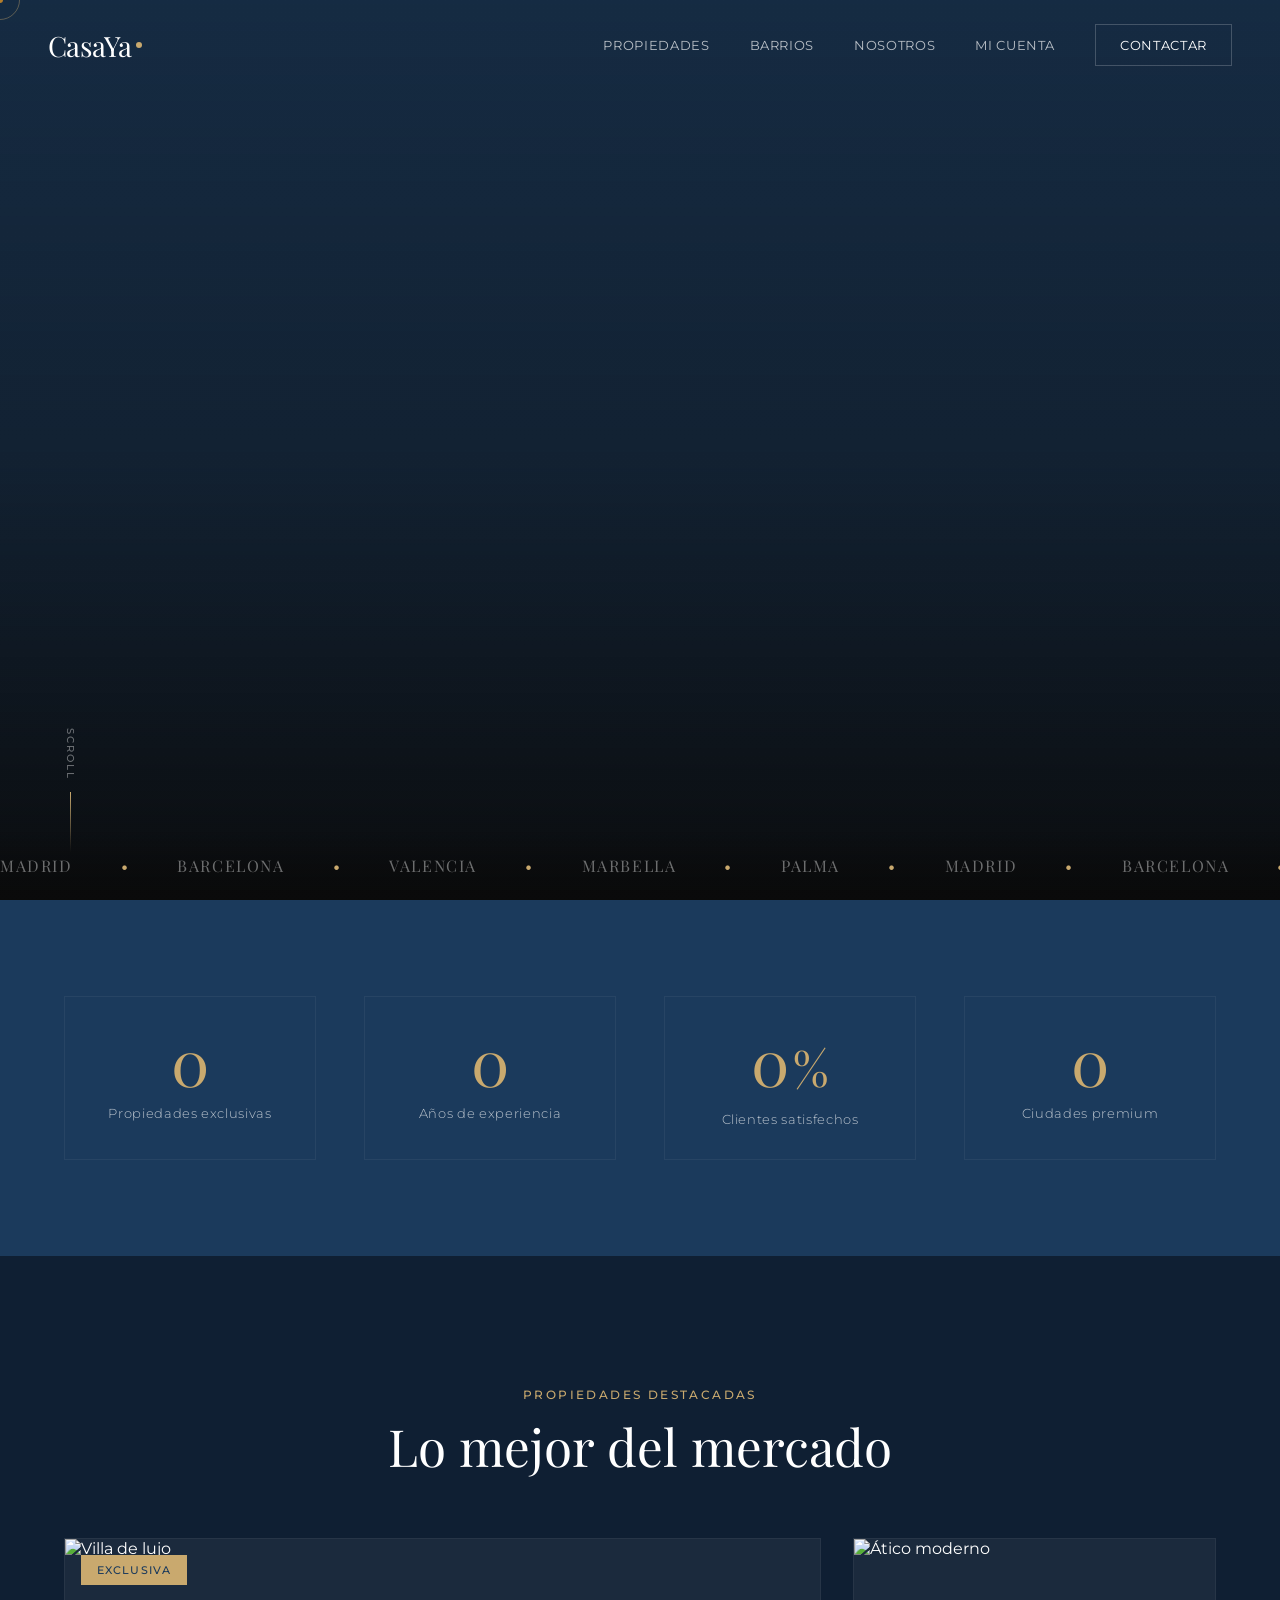
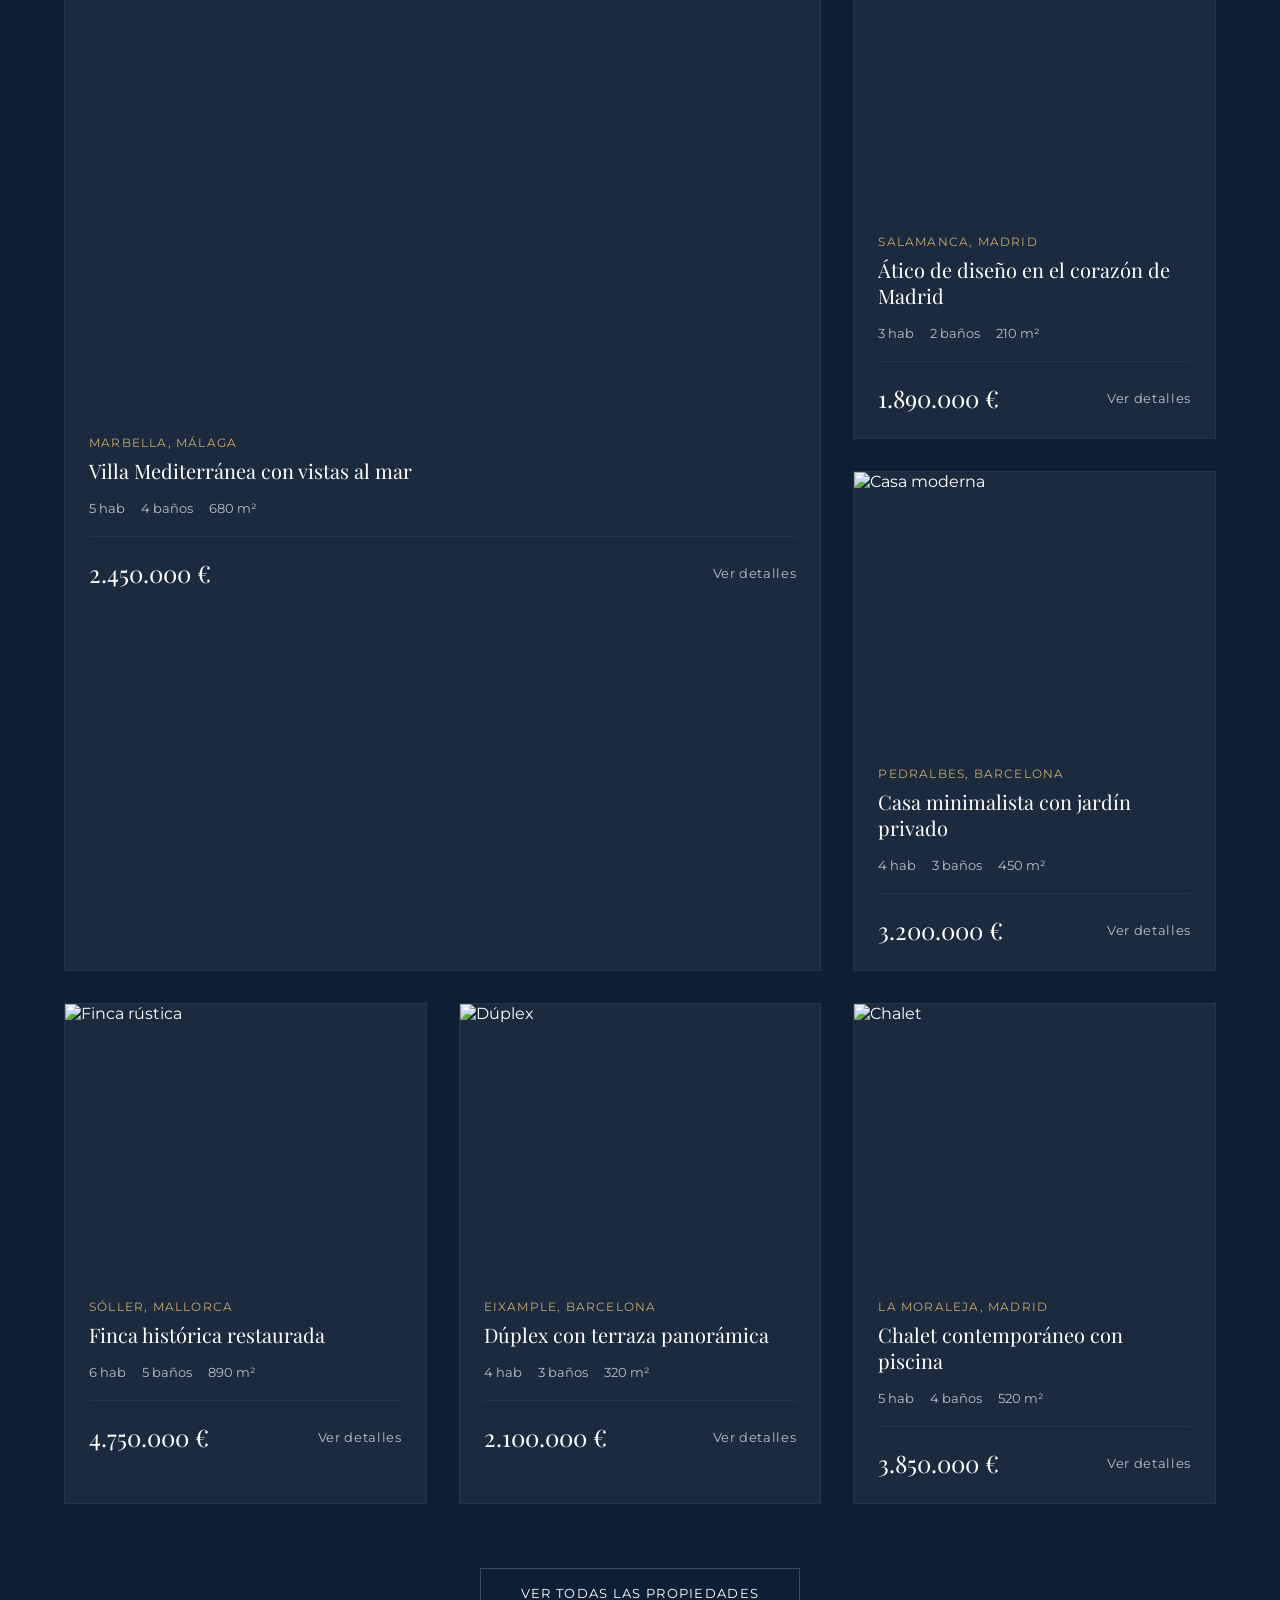
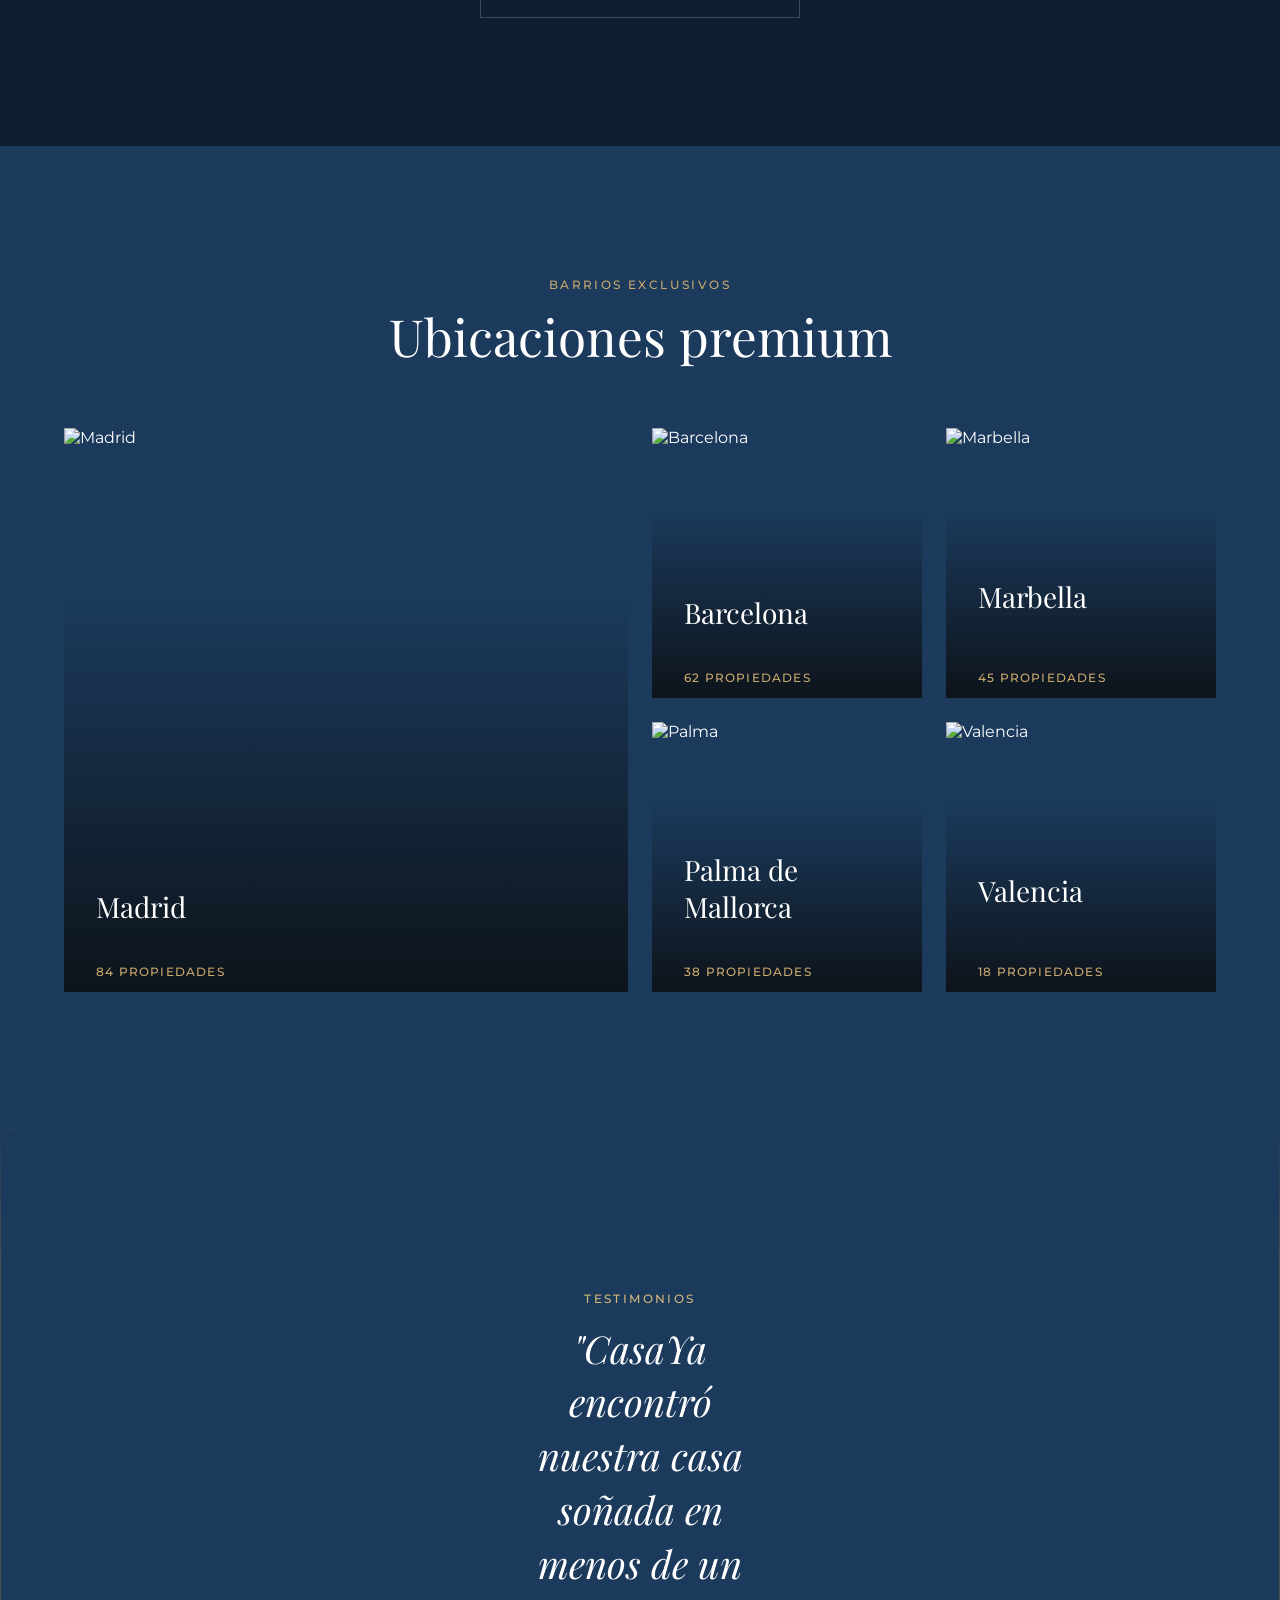
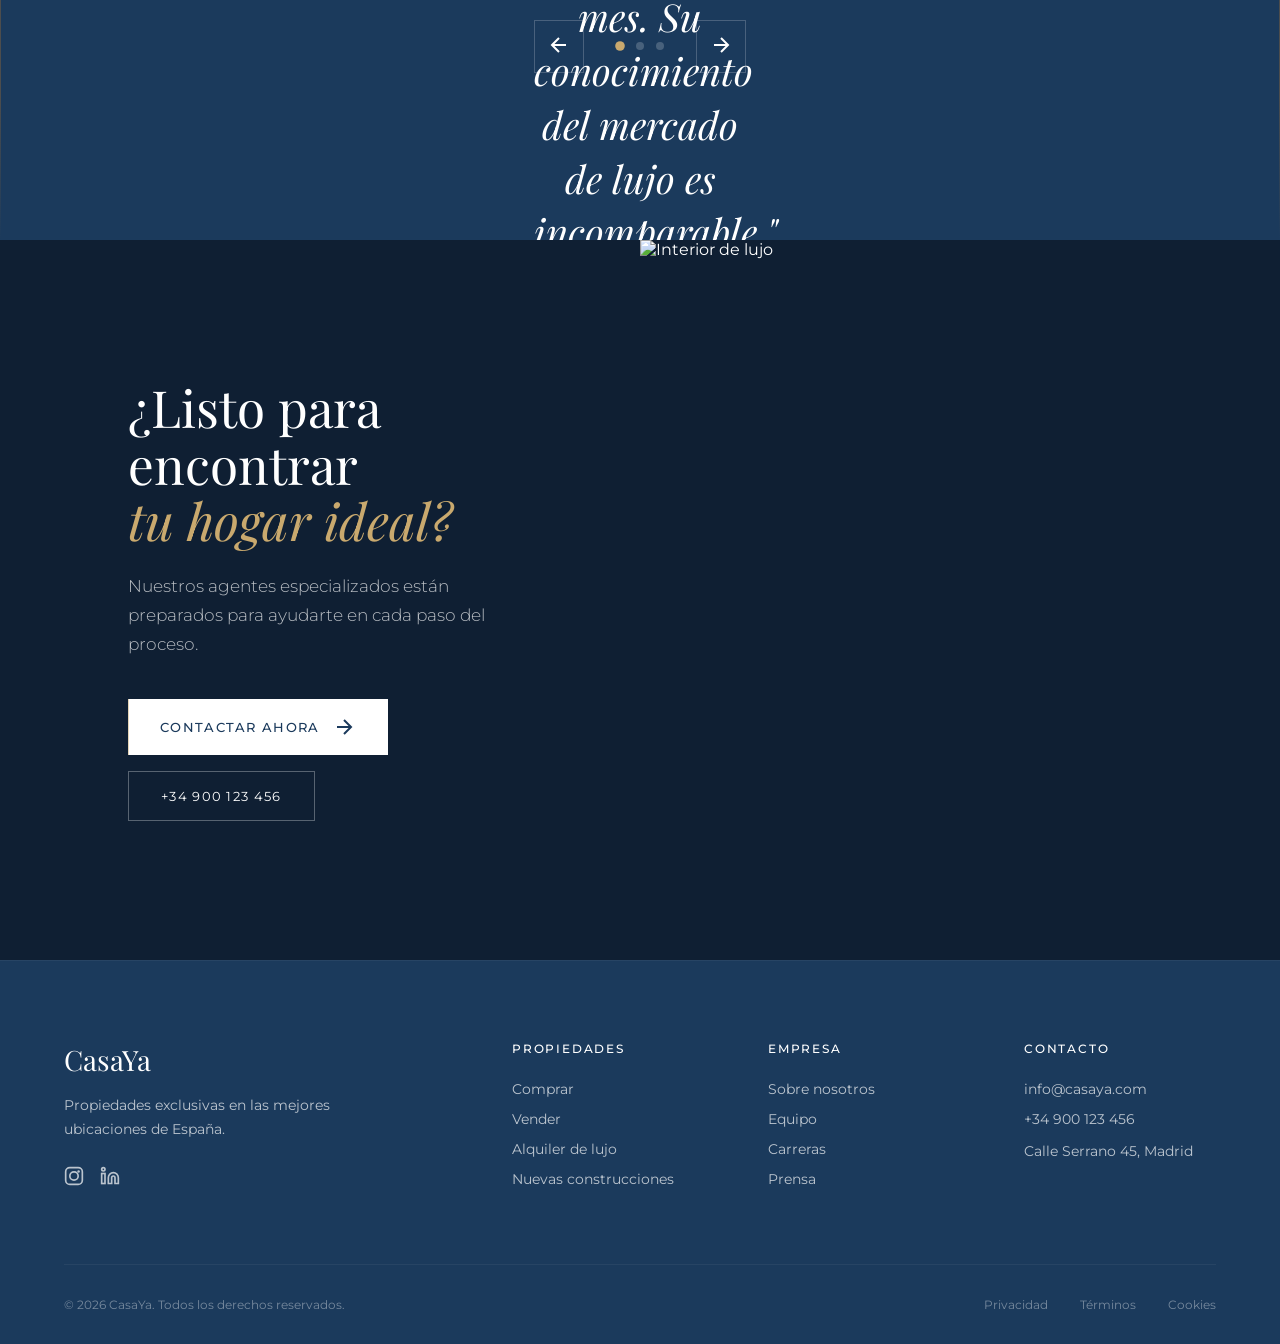
==== index.html @ 9436d069 "Apply premium palette: navy blue, beige, gold + Playfair/Montserrat fonts" ====
<!DOCTYPE html>
<html lang="es">
<head>
    <meta charset="UTF-8">
    <meta name="viewport" content="width=device-width, initial-scale=1.0">
    <meta name="theme-color" content="#1B3A5C">
    <title>CasaYa | Propiedades de Lujo</title>
    <link rel="preconnect" href="https://fonts.googleapis.com">
    <link rel="preconnect" href="https://fonts.gstatic.com" crossorigin>
    <link href="https://fonts.googleapis.com/css2?family=Playfair+Display:ital,wght@0,400;0,500;0,600;0,700;0,800;1,400;1,500&family=Montserrat:wght@200;300;400;500;600;700&display=swap" rel="stylesheet">
    <script src="https://cdnjs.cloudflare.com/ajax/libs/gsap/3.12.2/gsap.min.js"></script>
    <script src="https://cdnjs.cloudflare.com/ajax/libs/gsap/3.12.2/ScrollTrigger.min.js"></script>
    <script src="https://cdn.jsdelivr.net/npm/lenis@1.1.13/dist/lenis.min.js"></script>
    <link rel="stylesheet" href="css/main.css">
</head>
<body>
    <!-- Custom Cursor -->
    <div class="cursor-dot"></div>
    <div class="cursor-outline"></div>

    <!-- Navigation -->
    <nav class="nav">
        <div class="nav-logo">
            <span class="logo-text">CasaYa</span>
            <span class="logo-dot"></span>
        </div>
        <div class="nav-links">
            <a href="#properties" class="nav-link">Propiedades</a>
            <a href="#neighborhoods" class="nav-link">Barrios</a>
            <a href="#about" class="nav-link">Nosotros</a>
            <a href="pages/dashboard.html" class="nav-link">Mi cuenta</a>
            <a href="#contact" class="nav-link nav-cta">Contactar</a>
        </div>
        <div class="nav-toggle">
            <span></span>
            <span></span>
        </div>
    </nav>

    <!-- Hero Section -->
    <section class="hero">
        <div class="hero-bg">
            <div class="hero-image" style="background-image: url('https://images.unsplash.com/photo-1600596542815-ffad4c1539a9?w=1920&q=80')"></div>
            <div class="hero-overlay"></div>
        </div>
        <div class="hero-content">
            <div class="hero-eyebrow">
                <span class="line"></span>
                <span class="text">Propiedades Exclusivas</span>
            </div>
            <h1 class="hero-title">
                <span class="title-line">Encuentra el</span>
                <span class="title-line">hogar que</span>
                <span class="title-line accent">mereces</span>
            </h1>
            <p class="hero-subtitle">
                Casas seleccionadas en los barrios más exclusivos. 
                Cada propiedad cuenta una historia única.
            </p>
            <div class="hero-cta">
                <a href="#properties" class="btn-primary">
                    <span>Ver propiedades</span>
                    <svg width="24" height="24" viewBox="0 0 24 24" fill="none" stroke="currentColor" stroke-width="2">
                        <path d="M5 12h14M12 5l7 7-7 7"/>
                    </svg>
                </a>
                <a href="#contact" class="btn-secondary">Contactar agente</a>
            </div>
        </div>
        <div class="hero-scroll">
            <div class="scroll-indicator">
                <span>Scroll</span>
                <div class="scroll-line"></div>
            </div>
        </div>
        <div class="hero-marquee">
            <div class="marquee-track">
                <span>Madrid</span>
                <span class="sep">•</span>
                <span>Barcelona</span>
                <span class="sep">•</span>
                <span>Valencia</span>
                <span class="sep">•</span>
                <span>Marbella</span>
                <span class="sep">•</span>
                <span>Palma</span>
                <span class="sep">•</span>
                <span>Madrid</span>
                <span class="sep">•</span>
                <span>Barcelona</span>
                <span class="sep">•</span>
                <span>Valencia</span>
                <span class="sep">•</span>
                <span>Marbella</span>
                <span class="sep">•</span>
                <span>Palma</span>
                <span class="sep">•</span>
            </div>
        </div>
    </section>

    <!-- Stats Section -->
    <section class="stats">
        <div class="stats-container">
            <div class="stat-item">
                <span class="stat-number" data-target="247">0</span>
                <span class="stat-label">Propiedades exclusivas</span>
            </div>
            <div class="stat-item">
                <span class="stat-number" data-target="18">0</span>
                <span class="stat-label">Años de experiencia</span>
            </div>
            <div class="stat-item">
                <span class="stat-number" data-target="98">0</span>
                <span class="stat-suffix">%</span>
                <span class="stat-label">Clientes satisfechos</span>
            </div>
            <div class="stat-item">
                <span class="stat-number" data-target="12">0</span>
                <span class="stat-label">Ciudades premium</span>
            </div>
        </div>
    </section>

    <!-- Featured Properties -->
    <section class="properties" id="properties">
        <div class="section-header">
            <span class="section-eyebrow">Propiedades Destacadas</span>
            <h2 class="section-title">Lo mejor del mercado</h2>
        </div>
        <div class="properties-grid">
            <article class="property-card featured">
                <div class="property-image">
                    <img src="https://images.unsplash.com/photo-1613490493576-7fde63acd811?w=800&q=80" alt="Villa de lujo">
                    <div class="property-badge">Exclusiva</div>
                </div>
                <div class="property-content">
                    <span class="property-location">Marbella, Málaga</span>
                    <h3 class="property-title">Villa Mediterránea con vistas al mar</h3>
                    <div class="property-details">
                        <span>5 hab</span>
                        <span>4 baños</span>
                        <span>680 m²</span>
                    </div>
                    <div class="property-footer">
                        <span class="property-price">2.450.000 €</span>
                        <a href="pages/propiedad.html?id=1" class="property-link">Ver detalles</a>
                    </div>
                </div>
            </article>
            <article class="property-card">
                <div class="property-image">
                    <img src="https://images.unsplash.com/photo-1512917774080-9991f1c4c750?w=800&q=80" alt="Ático moderno">
                </div>
                <div class="property-content">
                    <span class="property-location">Salamanca, Madrid</span>
                    <h3 class="property-title">Ático de diseño en el corazón de Madrid</h3>
                    <div class="property-details">
                        <span>3 hab</span>
                        <span>2 baños</span>
                        <span>210 m²</span>
                    </div>
                    <div class="property-footer">
                        <span class="property-price">1.890.000 €</span>
                        <a href="pages/propiedad.html?id=2" class="property-link">Ver detalles</a>
                    </div>
                </div>
            </article>
            <article class="property-card">
                <div class="property-image">
                    <img src="https://images.unsplash.com/photo-1600607687939-ce8a6c25118c?w=800&q=80" alt="Casa moderna">
                </div>
                <div class="property-content">
                    <span class="property-location">Pedralbes, Barcelona</span>
                    <h3 class="property-title">Casa minimalista con jardín privado</h3>
                    <div class="property-details">
                        <span>4 hab</span>
                        <span>3 baños</span>
                        <span>450 m²</span>
                    </div>
                    <div class="property-footer">
                        <span class="property-price">3.200.000 €</span>
                        <a href="pages/propiedad.html?id=3" class="property-link">Ver detalles</a>
                    </div>
                </div>
            </article>
            <article class="property-card">
                <div class="property-image">
                    <img src="https://images.unsplash.com/photo-1600585154340-be6161a56a0c?w=800&q=80" alt="Finca rústica">
                </div>
                <div class="property-content">
                    <span class="property-location">Sóller, Mallorca</span>
                    <h3 class="property-title">Finca histórica restaurada</h3>
                    <div class="property-details">
                        <span>6 hab</span>
                        <span>5 baños</span>
                        <span>890 m²</span>
                    </div>
                    <div class="property-footer">
                        <span class="property-price">4.750.000 €</span>
                        <a href="pages/propiedad.html?id=4" class="property-link">Ver detalles</a>
                    </div>
                </div>
            </article>
            <article class="property-card">
                <div class="property-image">
                    <img src="https://images.unsplash.com/photo-1600566753190-17f0baa2a6c3?w=800&q=80" alt="Dúplex">
                </div>
                <div class="property-content">
                    <span class="property-location">Eixample, Barcelona</span>
                    <h3 class="property-title">Dúplex con terraza panorámica</h3>
                    <div class="property-details">
                        <span>4 hab</span>
                        <span>3 baños</span>
                        <span>320 m²</span>
                    </div>
                    <div class="property-footer">
                        <span class="property-price">2.100.000 €</span>
                        <a href="pages/propiedad.html?id=5" class="property-link">Ver detalles</a>
                    </div>
                </div>
            </article>
            <article class="property-card">
                <div class="property-image">
                    <img src="https://images.unsplash.com/photo-1600573472550-8090b5e0745e?w=800&q=80" alt="Chalet">
                </div>
                <div class="property-content">
                    <span class="property-location">La Moraleja, Madrid</span>
                    <h3 class="property-title">Chalet contemporáneo con piscina</h3>
                    <div class="property-details">
                        <span>5 hab</span>
                        <span>4 baños</span>
                        <span>520 m²</span>
                    </div>
                    <div class="property-footer">
                        <span class="property-price">3.850.000 €</span>
                        <a href="pages/propiedad.html?id=6" class="property-link">Ver detalles</a>
                    </div>
                </div>
            </article>
        </div>
        <div class="properties-cta">
            <a href="pages/dashboard.html" class="btn-outline">Ver todas las propiedades</a>
        </div>
    </section>

    <!-- Neighborhoods -->
    <section class="neighborhoods" id="neighborhoods">
        <div class="neighborhoods-header">
            <span class="section-eyebrow">Barrios Exclusivos</span>
            <h2 class="section-title">Ubicaciones premium</h2>
        </div>
        <div class="neighborhoods-grid">
            <div class="neighborhood-card large">
                <div class="neighborhood-image">
                    <img src="https://images.unsplash.com/photo-1539037116277-4db20889f2d4?w=1200&q=80" alt="Madrid">
                </div>
                <div class="neighborhood-content">
                    <h3>Madrid</h3>
                    <p>Salamanca, Chamberí, La Moraleja</p>
                    <span class="neighborhood-count">84 propiedades</span>
                </div>
            </div>
            <div class="neighborhood-card">
                <div class="neighborhood-image">
                    <img src="https://images.unsplash.com/photo-1583422409516-2895a77efded?w=800&q=80" alt="Barcelona">
                </div>
                <div class="neighborhood-content">
                    <h3>Barcelona</h3>
                    <p>Pedralbes, Eixample, Sarrià</p>
                    <span class="neighborhood-count">62 propiedades</span>
                </div>
            </div>
            <div class="neighborhood-card">
                <div class="neighborhood-image">
                    <img src="https://images.unsplash.com/photo-1558618666-fcd25c85f82e?w=800&q=80" alt="Marbella">
                </div>
                <div class="neighborhood-content">
                    <h3>Marbella</h3>
                    <p>Golden Mile, Sierra Blanca, Nagüeles</p>
                    <span class="neighborhood-count">45 propiedades</span>
                </div>
            </div>
            <div class="neighborhood-card">
                <div class="neighborhood-image">
                    <img src="https://images.unsplash.com/photo-1533105079780-92b9be482077?w=800&q=80" alt="Palma">
                </div>
                <div class="neighborhood-content">
                    <h3>Palma de Mallorca</h3>
                    <p>Portixol, Son Vida, Cas Català</p>
                    <span class="neighborhood-count">38 propiedades</span>
                </div>
            </div>
            <div class="neighborhood-card">
                <div class="neighborhood-image">
                    <img src="https://images.unsplash.com/photo-1509914398892-963f53e6e2f1?w=800&q=80" alt="Valencia">
                </div>
                <div class="neighborhood-content">
                    <h3>Valencia</h3>
                    <p>El Pla del Remei, Canovas, Alameda</p>
                    <span class="neighborhood-count">18 propiedades</span>
                </div>
            </div>
        </div>
    </section>

    <!-- Testimonials -->
    <section class="testimonials" id="about">
        <div class="testimonials-bg">
            <img src="https://images.unsplash.com/photo-1600210492486-724fe5c67fb0?w=1920&q=80" alt="">
        </div>
        <div class="testimonials-overlay"></div>
        <div class="testimonials-content">
            <span class="section-eyebrow light">Testimonios</span>
            <div class="testimonial-slider">
                <div class="testimonial-slide active">
                    <blockquote>
                        "CasaYa encontró nuestra casa soñada en menos de un mes. 
                        Su conocimiento del mercado de lujo es incomparable."
                    </blockquote>
                    <cite>
                        <strong>Carlos y María</strong>
                        <span>Compradores en La Moraleja</span>
                    </cite>
                </div>
                <div class="testimonial-slide">
                    <blockquote>
                        "Profesionalidad, discreción y resultados. 
                        Vendieron nuestra villa en Marbella por encima del precio de salida."
                    </blockquote>
                    <cite>
                        <strong>Ana Rodríguez</strong>
                        <span>Vendedora en Sierra Blanca</span>
                    </cite>
                </div>
                <div class="testimonial-slide">
                    <blockquote>
                        "El mejor servicio inmobiliario que he experimentado. 
                        Atención personalizada y trato exquisito."
                    </blockquote>
                    <cite>
                        <strong>Javier Martínez</strong>
                        <span>Inversor inmobiliario</span>
                    </cite>
                </div>
            </div>
            <div class="testimonial-nav">
                <button class="testimonial-prev">
                    <svg width="24" height="24" viewBox="0 0 24 24" fill="none" stroke="currentColor" stroke-width="2">
                        <path d="M19 12H5M12 19l-7-7 7-7"/>
                    </svg>
                </button>
                <div class="testimonial-dots">
                    <span class="dot active"></span>
                    <span class="dot"></span>
                    <span class="dot"></span>
                </div>
                <button class="testimonial-next">
                    <svg width="24" height="24" viewBox="0 0 24 24" fill="none" stroke="currentColor" stroke-width="2">
                        <path d="M5 12h14M12 5l7 7-7 7"/>
                    </svg>
                </button>
            </div>
        </div>
    </section>

    <!-- Contact CTA -->
    <section class="contact-cta" id="contact">
        <div class="contact-content">
            <h2 class="contact-title">
                <span>¿Listo para encontrar</span>
                <span class="accent">tu hogar ideal?</span>
            </h2>
            <p class="contact-subtitle">
                Nuestros agentes especializados están preparados para ayudarte 
                en cada paso del proceso.
            </p>
            <div class="contact-buttons">
                <a href="mailto:info@casaya.com" class="btn-primary light">
                    <span>Contactar ahora</span>
                    <svg width="24" height="24" viewBox="0 0 24 24" fill="none" stroke="currentColor" stroke-width="2">
                        <path d="M5 12h14M12 5l7 7-7 7"/>
                    </svg>
                </a>
                <a href="tel:+34900123456" class="btn-secondary light">+34 900 123 456</a>
            </div>
        </div>
        <div class="contact-image">
            <img src="https://images.unsplash.com/photo-1600607687644-c7171b42498b?w=800&q=80" alt="Interior de lujo">
        </div>
    </section>

    <!-- Footer -->
    <footer class="footer">
        <div class="footer-grid">
            <div class="footer-brand">
                <span class="footer-logo">CasaYa</span>
                <p>Propiedades exclusivas en las mejores ubicaciones de España.</p>
                <div class="footer-social">
                    <a href="#" aria-label="Instagram">
                        <svg width="20" height="20" viewBox="0 0 24 24" fill="none" stroke="currentColor" stroke-width="2">
                            <rect x="2" y="2" width="20" height="20" rx="5"/>
                            <circle cx="12" cy="12" r="5"/>
                            <circle cx="17.5" cy="6.5" r="1.5" fill="currentColor" stroke="none"/>
                        </svg>
                    </a>
                    <a href="#" aria-label="LinkedIn">
                        <svg width="20" height="20" viewBox="0 0 24 24" fill="none" stroke="currentColor" stroke-width="2">
                            <path d="M16 8a6 6 0 016 6v7h-4v-7a2 2 0 00-2-2 2 2 0 00-2 2v7h-4v-7a6 6 0 016-6z"/>
                            <rect x="2" y="9" width="4" height="12"/>
                            <circle cx="4" cy="4" r="2"/>
                        </svg>
                    </a>
                </div>
            </div>
            <div class="footer-links">
                <h4>Propiedades</h4>
                <a href="#">Comprar</a>
                <a href="#">Vender</a>
                <a href="#">Alquiler de lujo</a>
                <a href="#">Nuevas construcciones</a>
            </div>
            <div class="footer-links">
                <h4>Empresa</h4>
                <a href="#">Sobre nosotros</a>
                <a href="#">Equipo</a>
                <a href="#">Carreras</a>
                <a href="#">Prensa</a>
            </div>
            <div class="footer-links">
                <h4>Contacto</h4>
                <a href="mailto:info@casaya.com">info@casaya.com</a>
                <a href="tel:+34900123456">+34 900 123 456</a>
                <p>Calle Serrano 45, Madrid</p>
            </div>
        </div>
        <div class="footer-bottom">
            <p>© 2026 CasaYa. Todos los derechos reservados.</p>
            <div class="footer-legal">
                <a href="#">Privacidad</a>
                <a href="#">Términos</a>
                <a href="#">Cookies</a>
            </div>
        </div>
    </footer>

    <script src="js/main.js"></script>
</body>
</html>
---- css/main.css ----
/* ========================================
   CASAYA - Luxury Real Estate
   Premium CSS with cinematic animations
   ======================================== */

/* CSS Variables */
:root {
    /* Paleta Premium */
    --azul-marino: #1B3A5C;
    --azul-oscuro: #0F1F33;
    --beige-arena: #F5F1E8;
    --beige-suave: #EDE8DC;
    --dorado: #C9A96E;
    --dorado-claro: #D4B87A;
    --dorado-oscuro: #A68B55;
    --texto-oscuro: #2C2C2C;
    --texto-claro: #FFFFFF;
    --texto-muted: rgba(255, 255, 255, 0.7);
    
    /* Variables funcionales */
    --color-bg: var(--azul-marino);
    --color-bg-light: var(--azul-oscuro);
    --color-bg-card: rgba(255, 255, 255, 0.05);
    --color-text: var(--texto-claro);
    --color-text-muted: var(--texto-muted);
    --color-text-dim: rgba(255, 255, 255, 0.4);
    --color-accent: var(--dorado);
    --color-accent-light: var(--dorado-claro);
    --color-accent-dark: var(--dorado-oscuro);
    --color-beige: var(--beige-arena);
    
    /* Fuentes */
    --font-serif: 'Playfair Display', Georgia, serif;
    --font-sans: 'Montserrat', -apple-system, sans-serif;
    
    /* Transiciones */
    --transition-smooth: cubic-bezier(0.16, 1, 0.3, 1);
    --transition-bounce: cubic-bezier(0.34, 1.56, 0.64, 1);
}

/* Reset & Base */
*, *::before, *::after {
    margin: 0;
    padding: 0;
    box-sizing: border-box;
}

html {
    font-size: 16px;
    -webkit-font-smoothing: antialiased;
    -moz-osx-font-smoothing: grayscale;
}

body {
    font-family: var(--font-sans);
    background: var(--color-bg);
    color: var(--color-text);
    overflow-x: hidden;
    cursor: none;
}

::selection {
    background: var(--color-accent);
    color: var(--color-bg);
}

/* Custom Cursor */
.cursor-dot {
    position: fixed;
    top: 0;
    left: 0;
    width: 6px;
    height: 6px;
    background: var(--color-accent);
    border-radius: 50%;
    pointer-events: none;
    z-index: 10000;
    transform: translate(-50%, -50%);
    transition: width 0.3s, height 0.3s, background 0.3s;
    mix-blend-mode: difference;
}

.cursor-outline {
    position: fixed;
    top: 0;
    left: 0;
    width: 40px;
    height: 40px;
    border: 1px solid rgba(201, 169, 110, 0.4);
    border-radius: 50%;
    pointer-events: none;
    z-index: 9999;
    transform: translate(-50%, -50%);
    transition: width 0.4s var(--transition-smooth), 
                height 0.4s var(--transition-smooth), 
                border-color 0.3s,
                background 0.3s;
}

.cursor-outline.hover {
    width: 60px;
    height: 60px;
    border-color: var(--color-accent);
    background: rgba(201, 169, 110, 0.05);
}

/* Hide default cursor on interactive elements */
a, button, .property-card, .neighborhood-card {
    cursor: none;
}

/* ========================================
   NAVIGATION
   ======================================== */
.nav {
    position: fixed;
    top: 0;
    left: 0;
    width: 100%;
    padding: 1.5rem 3rem;
    display: flex;
    justify-content: space-between;
    align-items: center;
    z-index: 1000;
    transition: background 0.5s var(--transition-smooth), 
                backdrop-filter 0.5s var(--transition-smooth),
                padding 0.5s var(--transition-smooth);
}

.nav.scrolled {
    background: rgba(10, 10, 10, 0.9);
    backdrop-filter: blur(20px);
    padding: 1rem 3rem;
}

.nav-logo {
    display: flex;
    align-items: center;
    gap: 0.25rem;
}

.logo-text {
    font-family: var(--font-serif);
    font-size: 1.75rem;
    font-weight: 300;
    letter-spacing: -0.02em;
    color: var(--color-text);
}

.logo-dot {
    width: 6px;
    height: 6px;
    background: var(--color-accent);
    border-radius: 50%;
    display: inline-block;
}

.nav-links {
    display: flex;
    align-items: center;
    gap: 2.5rem;
}

.nav-link {
    font-size: 0.8125rem;
    font-weight: 400;
    letter-spacing: 0.05em;
    text-transform: uppercase;
    text-decoration: none;
    color: var(--color-text-muted);
    transition: color 0.4s var(--transition-smooth);
    position: relative;
}

.nav-link::after {
    content: '';
    position: absolute;
    bottom: -4px;
    left: 0;
    width: 0;
    height: 1px;
    background: var(--color-accent);
    transition: width 0.4s var(--transition-smooth);
}

.nav-link:hover {
    color: var(--color-text);
}

.nav-link:hover::after {
    width: 100%;
}

.nav-cta {
    padding: 0.75rem 1.5rem;
    border: 1px solid rgba(255, 255, 255, 0.2);
    color: var(--color-text);
    transition: all 0.4s var(--transition-smooth);
}

.nav-cta::after {
    display: none;
}

.nav-cta:hover {
    background: var(--color-accent);
    border-color: var(--color-accent);
    color: var(--color-bg);
}

.nav-toggle {
    display: none;
    flex-direction: column;
    gap: 6px;
}

.nav-toggle span {
    display: block;
    width: 24px;
    height: 1px;
    background: var(--color-text);
    transition: all 0.4s var(--transition-smooth);
}

/* ========================================
   HERO SECTION
   ======================================== */
.hero {
    position: relative;
    height: 100vh;
    min-height: 700px;
    display: flex;
    align-items: center;
    overflow: hidden;
}

.hero-bg {
    position: absolute;
    inset: 0;
    z-index: 0;
}

.hero-image {
    position: absolute;
    inset: 0;
    background-size: cover;
    background-position: center;
    transform: scale(1.1);
    will-change: transform;
}

.hero-overlay {
    position: absolute;
    inset: 0;
    background: linear-gradient(
        180deg,
        rgba(10, 10, 10, 0.3) 0%,
        rgba(10, 10, 10, 0.5) 50%,
        rgba(10, 10, 10, 0.95) 100%
    );
}

.hero-content {
    position: relative;
    z-index: 2;
    max-width: 900px;
    padding: 0 5vw;
    margin-top: -5vh;
}

.hero-eyebrow {
    display: flex;
    align-items: center;
    gap: 1rem;
    margin-bottom: 2rem;
    opacity: 0;
    transform: translateY(30px);
}

.hero-eyebrow .line {
    width: 40px;
    height: 1px;
    background: var(--color-accent);
}

.hero-eyebrow .text {
    font-size: 0.75rem;
    font-weight: 500;
    letter-spacing: 0.2em;
    text-transform: uppercase;
    color: var(--color-accent);
}

.hero-title {
    font-family: var(--font-serif);
    font-weight: 300;
    line-height: 1.05;
    margin-bottom: 1.5rem;
}

.title-line {
    display: block;
    font-size: clamp(3rem, 7vw, 6rem);
    opacity: 0;
    transform: translateY(60px);
    overflow: hidden;
}

.title-line.accent {
    color: var(--color-accent);
    font-style: italic;
}

.hero-subtitle {
    font-size: 1.125rem;
    font-weight: 300;
    line-height: 1.7;
    color: var(--color-text-muted);
    max-width: 480px;
    margin-bottom: 3rem;
    opacity: 0;
    transform: translateY(30px);
}

.hero-cta {
    display: flex;
    gap: 1rem;
    opacity: 0;
    transform: translateY(30px);
}

/* Buttons */
.btn-primary {
    display: inline-flex;
    align-items: center;
    gap: 0.75rem;
    padding: 1rem 2rem;
    background: var(--color-accent);
    color: var(--color-bg);
    font-family: var(--font-sans);
    font-size: 0.8125rem;
    font-weight: 500;
    letter-spacing: 0.1em;
    text-transform: uppercase;
    text-decoration: none;
    border: none;
    transition: all 0.5s var(--transition-smooth);
    position: relative;
    overflow: hidden;
}

.btn-primary::before {
    content: '';
    position: absolute;
    inset: 0;
    background: var(--color-accent-light);
    transform: translateX(-100%);
    transition: transform 0.5s var(--transition-smooth);
}

.btn-primary:hover::before {
    transform: translateX(0);
}

.btn-primary span,
.btn-primary svg {
    position: relative;
    z-index: 1;
}

.btn-primary svg {
    transition: transform 0.3s var(--transition-smooth);
}

.btn-primary:hover svg {
    transform: translateX(4px);
}

.btn-secondary {
    display: inline-flex;
    align-items: center;
    padding: 1rem 2rem;
    background: transparent;
    color: var(--color-text);
    font-family: var(--font-sans);
    font-size: 0.8125rem;
    font-weight: 400;
    letter-spacing: 0.1em;
    text-transform: uppercase;
    text-decoration: none;
    border: 1px solid rgba(255, 255, 255, 0.2);
    transition: all 0.5s var(--transition-smooth);
}

.btn-secondary:hover {
    border-color: var(--color-text);
    background: rgba(255, 255, 255, 0.05);
}

.btn-outline {
    display: inline-block;
    padding: 1rem 2.5rem;
    background: transparent;
    color: var(--color-text);
    font-size: 0.8125rem;
    font-weight: 400;
    letter-spacing: 0.1em;
    text-transform: uppercase;
    text-decoration: none;
    border: 1px solid rgba(255, 255, 255, 0.2);
    transition: all 0.5s var(--transition-smooth);
}

.btn-outline:hover {
    border-color: var(--color-accent);
    color: var(--color-accent);
}

/* Light variant buttons */
.btn-primary.light {
    background: var(--color-text);
    color: var(--color-bg);
}

.btn-primary.light::before {
    background: var(--color-accent);
}

.btn-secondary.light {
    border-color: rgba(255, 255, 255, 0.3);
    color: var(--color-text);
}

.btn-secondary.light:hover {
    background: rgba(255, 255, 255, 0.1);
    border-color: var(--color-text);
}

/* Hero Scroll Indicator */
.hero-scroll {
    position: absolute;
    bottom: 3rem;
    left: 5vw;
    z-index: 2;
}

.scroll-indicator {
    display: flex;
    flex-direction: column;
    align-items: center;
    gap: 0.75rem;
}

.scroll-indicator span {
    font-size: 0.625rem;
    font-weight: 500;
    letter-spacing: 0.2em;
    text-transform: uppercase;
    color: var(--color-text-dim);
    writing-mode: vertical-rl;
}

.scroll-line {
    width: 1px;
    height: 60px;
    background: linear-gradient(to bottom, var(--color-accent), transparent);
    animation: scrollPulse 2s ease-in-out infinite;
}

@keyframes scrollPulse {
    0%, 100% { opacity: 0.3; transform: scaleY(0.5); transform-origin: top; }
    50% { opacity: 1; transform: scaleY(1); transform-origin: top; }
}

/* Hero Marquee */
.hero-marquee {
    position: absolute;
    bottom: 0;
    left: 0;
    width: 100%;
    padding: 1.5rem 0;
    background: linear-gradient(to top, rgba(10, 10, 10, 0.9), transparent);
    overflow: hidden;
    z-index: 2;
}

.marquee-track {
    display: flex;
    gap: 3rem;
    animation: marquee 30s linear infinite;
    width: max-content;
}

.marquee-track span {
    font-family: var(--font-serif);
    font-size: 1rem;
    font-weight: 300;
    letter-spacing: 0.1em;
    text-transform: uppercase;
    color: var(--color-text-dim);
    white-space: nowrap;
}

.marquee-track .sep {
    color: var(--color-accent);
}

@keyframes marquee {
    0% { transform: translateX(0); }
    100% { transform: translateX(-50%); }
}

/* ========================================
   STATS SECTION
   ======================================== */
.stats {
    padding: 6rem 5vw;
    background: var(--color-bg);
}

.stats-container {
    max-width: 1200px;
    margin: 0 auto;
    display: grid;
    grid-template-columns: repeat(4, 1fr);
    gap: 3rem;
}

.stat-item {
    text-align: center;
    padding: 2rem;
    border: 1px solid rgba(255, 255, 255, 0.05);
    transition: border-color 0.5s var(--transition-smooth);
}

.stat-item:hover {
    border-color: rgba(201, 169, 110, 0.2);
}

.stat-number {
    font-family: var(--font-serif);
    font-size: clamp(2.5rem, 5vw, 4rem);
    font-weight: 300;
    color: var(--color-accent);
    line-height: 1;
}

.stat-suffix {
    font-family: var(--font-serif);
    font-size: clamp(2rem, 4vw, 3rem);
    font-weight: 300;
    color: var(--color-accent);
}

.stat-label {
    display: block;
    margin-top: 0.75rem;
    font-size: 0.8125rem;
    font-weight: 300;
    color: var(--color-text-muted);
    letter-spacing: 0.05em;
}

/* ========================================
   SECTION HEADERS
   ======================================== */
.section-header {
    text-align: center;
    margin-bottom: 4rem;
}

.section-eyebrow {
    display: inline-block;
    font-size: 0.75rem;
    font-weight: 500;
    letter-spacing: 0.2em;
    text-transform: uppercase;
    color: var(--color-accent);
    margin-bottom: 1rem;
}

.section-eyebrow.light {
    color: var(--color-accent-light);
}

.section-title {
    font-family: var(--font-serif);
    font-size: clamp(2rem, 4vw, 3.5rem);
    font-weight: 300;
    line-height: 1.1;
}

/* ========================================
   PROPERTIES SECTION
   ======================================== */
.properties {
    padding: 8rem 5vw;
    background: var(--color-bg-light);
}

.properties-grid {
    max-width: 1400px;
    margin: 0 auto;
    display: grid;
    grid-template-columns: repeat(3, 1fr);
    gap: 2rem;
}

.property-card {
    background: var(--color-bg-card);
    border: 1px solid rgba(255, 255, 255, 0.05);
    overflow: hidden;
    transition: transform 0.6s var(--transition-smooth),
                box-shadow 0.6s var(--transition-smooth);
    position: relative;
}

.property-card:hover {
    transform: translateY(-8px);
    box-shadow: 0 30px 60px rgba(0, 0, 0, 0.4);
}

.property-card.featured {
    grid-column: span 2;
    grid-row: span 2;
}

.property-image {
    position: relative;
    overflow: hidden;
    aspect-ratio: 4/3;
}

.property-card.featured .property-image {
    aspect-ratio: 16/10;
}

.property-image img {
    width: 100%;
    height: 100%;
    object-fit: cover;
    transition: transform 0.8s var(--transition-smooth);
}

.property-card:hover .property-image img {
    transform: scale(1.08);
}

.property-badge {
    position: absolute;
    top: 1rem;
    left: 1rem;
    padding: 0.5rem 1rem;
    background: var(--color-accent);
    color: var(--color-bg);
    font-size: 0.6875rem;
    font-weight: 500;
    letter-spacing: 0.1em;
    text-transform: uppercase;
    z-index: 2;
}

.property-content {
    padding: 1.5rem;
}

.property-location {
    display: block;
    font-size: 0.75rem;
    font-weight: 400;
    letter-spacing: 0.1em;
    text-transform: uppercase;
    color: var(--color-accent);
    margin-bottom: 0.5rem;
}

.property-title {
    font-family: var(--font-serif);
    font-size: 1.25rem;
    font-weight: 400;
    line-height: 1.3;
    margin-bottom: 1rem;
    transition: color 0.3s;
}

.property-card:hover .property-title {
    color: var(--color-accent-light);
}

.property-details {
    display: flex;
    gap: 1rem;
    margin-bottom: 1.25rem;
    padding-bottom: 1.25rem;
    border-bottom: 1px solid rgba(255, 255, 255, 0.05);
}

.property-details span {
    font-size: 0.8125rem;
    color: var(--color-text-muted);
}

.property-footer {
    display: flex;
    justify-content: space-between;
    align-items: center;
}

.property-price {
    font-family: var(--font-serif);
    font-size: 1.5rem;
    font-weight: 300;
    color: var(--color-text);
}

.property-link {
    font-size: 0.8125rem;
    font-weight: 400;
    color: var(--color-text-muted);
    text-decoration: none;
    letter-spacing: 0.05em;
    transition: color 0.3s;
}

.property-link:hover {
    color: var(--color-accent);
}

.properties-cta {
    text-align: center;
    margin-top: 4rem;
}

/* ========================================
   NEIGHBORHOODS SECTION
   ======================================== */
.neighborhoods {
    padding: 8rem 5vw;
    background: var(--color-bg);
}

.neighborhoods-header {
    text-align: center;
    margin-bottom: 4rem;
}

.neighborhoods-grid {
    max-width: 1400px;
    margin: 0 auto;
    display: grid;
    grid-template-columns: repeat(4, 1fr);
    grid-template-rows: repeat(2, 1fr);
    gap: 1.5rem;
}

.neighborhood-card {
    position: relative;
    overflow: hidden;
    aspect-ratio: 1;
    cursor: pointer;
}

.neighborhood-card.large {
    grid-column: span 2;
    grid-row: span 2;
    aspect-ratio: auto;
}

.neighborhood-image {
    position: absolute;
    inset: 0;
    overflow: hidden;
}

.neighborhood-image img {
    width: 100%;
    height: 100%;
    object-fit: cover;
    transition: transform 1s var(--transition-smooth);
}

.neighborhood-card:hover .neighborhood-image img {
    transform: scale(1.1);
}

.neighborhood-image::after {
    content: '';
    position: absolute;
    inset: 0;
    background: linear-gradient(
        180deg,
        transparent 30%,
        rgba(10, 10, 10, 0.8) 100%
    );
    transition: background 0.5s;
}

.neighborhood-card:hover .neighborhood-image::after {
    background: linear-gradient(
        180deg,
        transparent 10%,
        rgba(10, 10, 10, 0.9) 100%
    );
}

.neighborhood-content {
    position: absolute;
    bottom: 0;
    left: 0;
    width: 100%;
    padding: 2rem;
    z-index: 2;
    transform: translateY(20px);
    transition: transform 0.5s var(--transition-smooth);
}

.neighborhood-card:hover .neighborhood-content {
    transform: translateY(0);
}

.neighborhood-content h3 {
    font-family: var(--font-serif);
    font-size: 1.75rem;
    font-weight: 400;
    margin-bottom: 0.5rem;
}

.neighborhood-content p {
    font-size: 0.8125rem;
    color: var(--color-text-muted);
    margin-bottom: 0.75rem;
    opacity: 0;
    transition: opacity 0.5s var(--transition-smooth);
}

.neighborhood-card:hover .neighborhood-content p {
    opacity: 1;
}

.neighborhood-count {
    font-size: 0.75rem;
    font-weight: 500;
    letter-spacing: 0.1em;
    text-transform: uppercase;
    color: var(--color-accent);
}

/* ========================================
   TESTIMONIALS SECTION
   ======================================== */
.testimonials {
    position: relative;
    padding: 10rem 5vw;
    min-height: 80vh;
    display: flex;
    align-items: center;
    justify-content: center;
    overflow: hidden;
}

.testimonials-bg {
    position: absolute;
    inset: 0;
    z-index: 0;
}

.testimonials-bg img {
    width: 100%;
    height: 100%;
    object-fit: cover;
    filter: brightness(0.4);
}

.testimonials-overlay {
    position: absolute;
    inset: 0;
    background: linear-gradient(
        180deg,
        var(--color-bg) 0%,
        transparent 20%,
        transparent 80%,
        var(--color-bg) 100%
    );
    z-index: 1;
}

.testimonials-content {
    position: relative;
    z-index: 2;
    max-width: 800px;
    text-align: center;
}

.testimonial-slider {
    position: relative;
    min-height: 250px;
}

.testimonial-slide {
    position: absolute;
    top: 0;
    left: 0;
    width: 100%;
    opacity: 0;
    transform: translateY(20px);
    transition: opacity 0.8s var(--transition-smooth),
                transform 0.8s var(--transition-smooth);
    pointer-events: none;
}

.testimonial-slide.active {
    opacity: 1;
    transform: translateY(0);
    pointer-events: all;
}

.testimonial-slide blockquote {
    font-family: var(--font-serif);
    font-size: clamp(1.5rem, 3vw, 2.5rem);
    font-weight: 300;
    font-style: italic;
    line-height: 1.4;
    margin-bottom: 2rem;
}

.testimonial-slide cite {
    display: block;
}

.testimonial-slide cite strong {
    display: block;
    font-family: var(--font-sans);
    font-size: 1rem;
    font-weight: 500;
    font-style: normal;
    margin-bottom: 0.25rem;
}

.testimonial-slide cite span {
    font-size: 0.8125rem;
    color: var(--color-text-muted);
    font-style: normal;
}

.testimonial-nav {
    display: flex;
    justify-content: center;
    align-items: center;
    gap: 2rem;
    margin-top: 3rem;
}

.testimonial-nav button {
    background: none;
    border: 1px solid rgba(255, 255, 255, 0.2);
    color: var(--color-text);
    padding: 0.75rem;
    transition: all 0.3s var(--transition-smooth);
}

.testimonial-nav button:hover {
    border-color: var(--color-accent);
    color: var(--color-accent);
}

.testimonial-dots {
    display: flex;
    gap: 0.75rem;
}

.testimonial-dots .dot {
    width: 8px;
    height: 8px;
    border-radius: 50%;
    background: rgba(255, 255, 255, 0.2);
    cursor: pointer;
    transition: all 0.3s var(--transition-smooth);
}

.testimonial-dots .dot.active {
    background: var(--color-accent);
    transform: scale(1.2);
}

/* ========================================
   CONTACT CTA SECTION
   ======================================== */
.contact-cta {
    display: grid;
    grid-template-columns: 1fr 1fr;
    min-height: 80vh;
    background: var(--color-bg-light);
}

.contact-content {
    display: flex;
    flex-direction: column;
    justify-content: center;
    padding: 5rem;
    padding-left: 10vw;
}

.contact-title {
    font-family: var(--font-serif);
    font-weight: 300;
    line-height: 1.1;
    margin-bottom: 1.5rem;
}

.contact-title span {
    display: block;
    font-size: clamp(2rem, 4vw, 3.5rem);
}

.contact-title .accent {
    color: var(--color-accent);
    font-style: italic;
}

.contact-subtitle {
    font-size: 1.0625rem;
    font-weight: 300;
    line-height: 1.7;
    color: var(--color-text-muted);
    max-width: 400px;
    margin-bottom: 2.5rem;
}

.contact-buttons {
    display: flex;
    gap: 1rem;
    flex-wrap: wrap;
}

.contact-image {
    position: relative;
    overflow: hidden;
}

.contact-image img {
    width: 100%;
    height: 100%;
    object-fit: cover;
    transition: transform 1.2s var(--transition-smooth);
}

.contact-cta:hover .contact-image img {
    transform: scale(1.05);
}

/* ========================================
   FOOTER
   ======================================== */
.footer {
    padding: 5rem 5vw 2rem;
    background: var(--color-bg);
    border-top: 1px solid rgba(255, 255, 255, 0.05);
}

.footer-grid {
    max-width: 1400px;
    margin: 0 auto;
    display: grid;
    grid-template-columns: 2fr 1fr 1fr 1fr;
    gap: 4rem;
    margin-bottom: 4rem;
}

.footer-brand .footer-logo {
    font-family: var(--font-serif);
    font-size: 1.75rem;
    font-weight: 300;
    display: block;
    margin-bottom: 1rem;
}

.footer-brand p {
    font-size: 0.875rem;
    color: var(--color-text-muted);
    line-height: 1.7;
    max-width: 280px;
    margin-bottom: 1.5rem;
}

.footer-social {
    display: flex;
    gap: 1rem;
}

.footer-social a {
    color: var(--color-text-muted);
    transition: color 0.3s;
}

.footer-social a:hover {
    color: var(--color-accent);
}

.footer-links h4 {
    font-family: var(--font-sans);
    font-size: 0.75rem;
    font-weight: 500;
    letter-spacing: 0.15em;
    text-transform: uppercase;
    margin-bottom: 1.5rem;
    color: var(--color-text);
}

.footer-links a {
    display: block;
    font-size: 0.875rem;
    color: var(--color-text-muted);
    text-decoration: none;
    margin-bottom: 0.75rem;
    transition: color 0.3s;
}

.footer-links a:hover {
    color: var(--color-accent);
}

.footer-links p {
    font-size: 0.875rem;
    color: var(--color-text-muted);
    line-height: 1.6;
}

.footer-bottom {
    max-width: 1400px;
    margin: 0 auto;
    padding-top: 2rem;
    border-top: 1px solid rgba(255, 255, 255, 0.05);
    display: flex;
    justify-content: space-between;
    align-items: center;
}

.footer-bottom p {
    font-size: 0.75rem;
    color: var(--color-text-dim);
}

.footer-legal {
    display: flex;
    gap: 2rem;
}

.footer-legal a {
    font-size: 0.75rem;
    color: var(--color-text-dim);
    text-decoration: none;
    transition: color 0.3s;
}

.footer-legal a:hover {
    color: var(--color-text-muted);
}

/* ========================================
   RESPONSIVE
   ======================================== */
@media (max-width: 1024px) {
    .properties-grid {
        grid-template-columns: repeat(2, 1fr);
    }
    
    .property-card.featured {
        grid-column: span 2;
        grid-row: span 1;
    }
    
    .neighborhoods-grid {
        grid-template-columns: repeat(2, 1fr);
        grid-template-rows: auto;
    }
    
    .neighborhood-card.large {
        grid-column: span 2;
        grid-row: span 1;
        aspect-ratio: 2/1;
    }
    
    .contact-cta {
        grid-template-columns: 1fr;
    }
    
    .contact-image {
        aspect-ratio: 16/9;
    }
    
    .footer-grid {
        grid-template-columns: 1fr 1fr;
    }
    
    .stats-container {
        grid-template-columns: repeat(2, 1fr);
    }
}

@media (max-width: 768px) {
    .nav-links {
        display: none;
    }
    
    .nav-toggle {
        display: flex;
    }
    
    .hero-content {
        padding: 0 1.5rem;
    }
    
    .hero-cta {
        flex-direction: column;
    }
    
    .properties-grid {
        grid-template-columns: 1fr;
    }
    
    .property-card.featured {
        grid-column: span 1;
    }
    
    .neighborhoods-grid {
        grid-template-columns: 1fr;
    }
    
    .neighborhood-card.large {
        grid-column: span 1;
        aspect-ratio: 1;
    }
    
    .stats-container {
        grid-template-columns: 1fr;
    }
    
    .footer-grid {
        grid-template-columns: 1fr;
        gap: 2rem;
    }
    
    .footer-bottom {
        flex-direction: column;
        gap: 1rem;
        text-align: center;
    }
    
    body {
        cursor: auto;
    }
    
    .cursor-dot,
    .cursor-outline {
        display: none;
    }
    
    a, button, .property-card, .neighborhood-card {
        cursor: pointer;
    }
}

/* ========================================
   REDUCED MOTION
   ======================================== */
@media (prefers-reduced-motion: reduce) {
    *, *::before, *::after {
        animation-duration: 0.01ms !important;
        animation-iteration-count: 1 !important;
        transition-duration: 0.01ms !important;
    }
    
    .marquee-track {
        animation: none;
    }
}
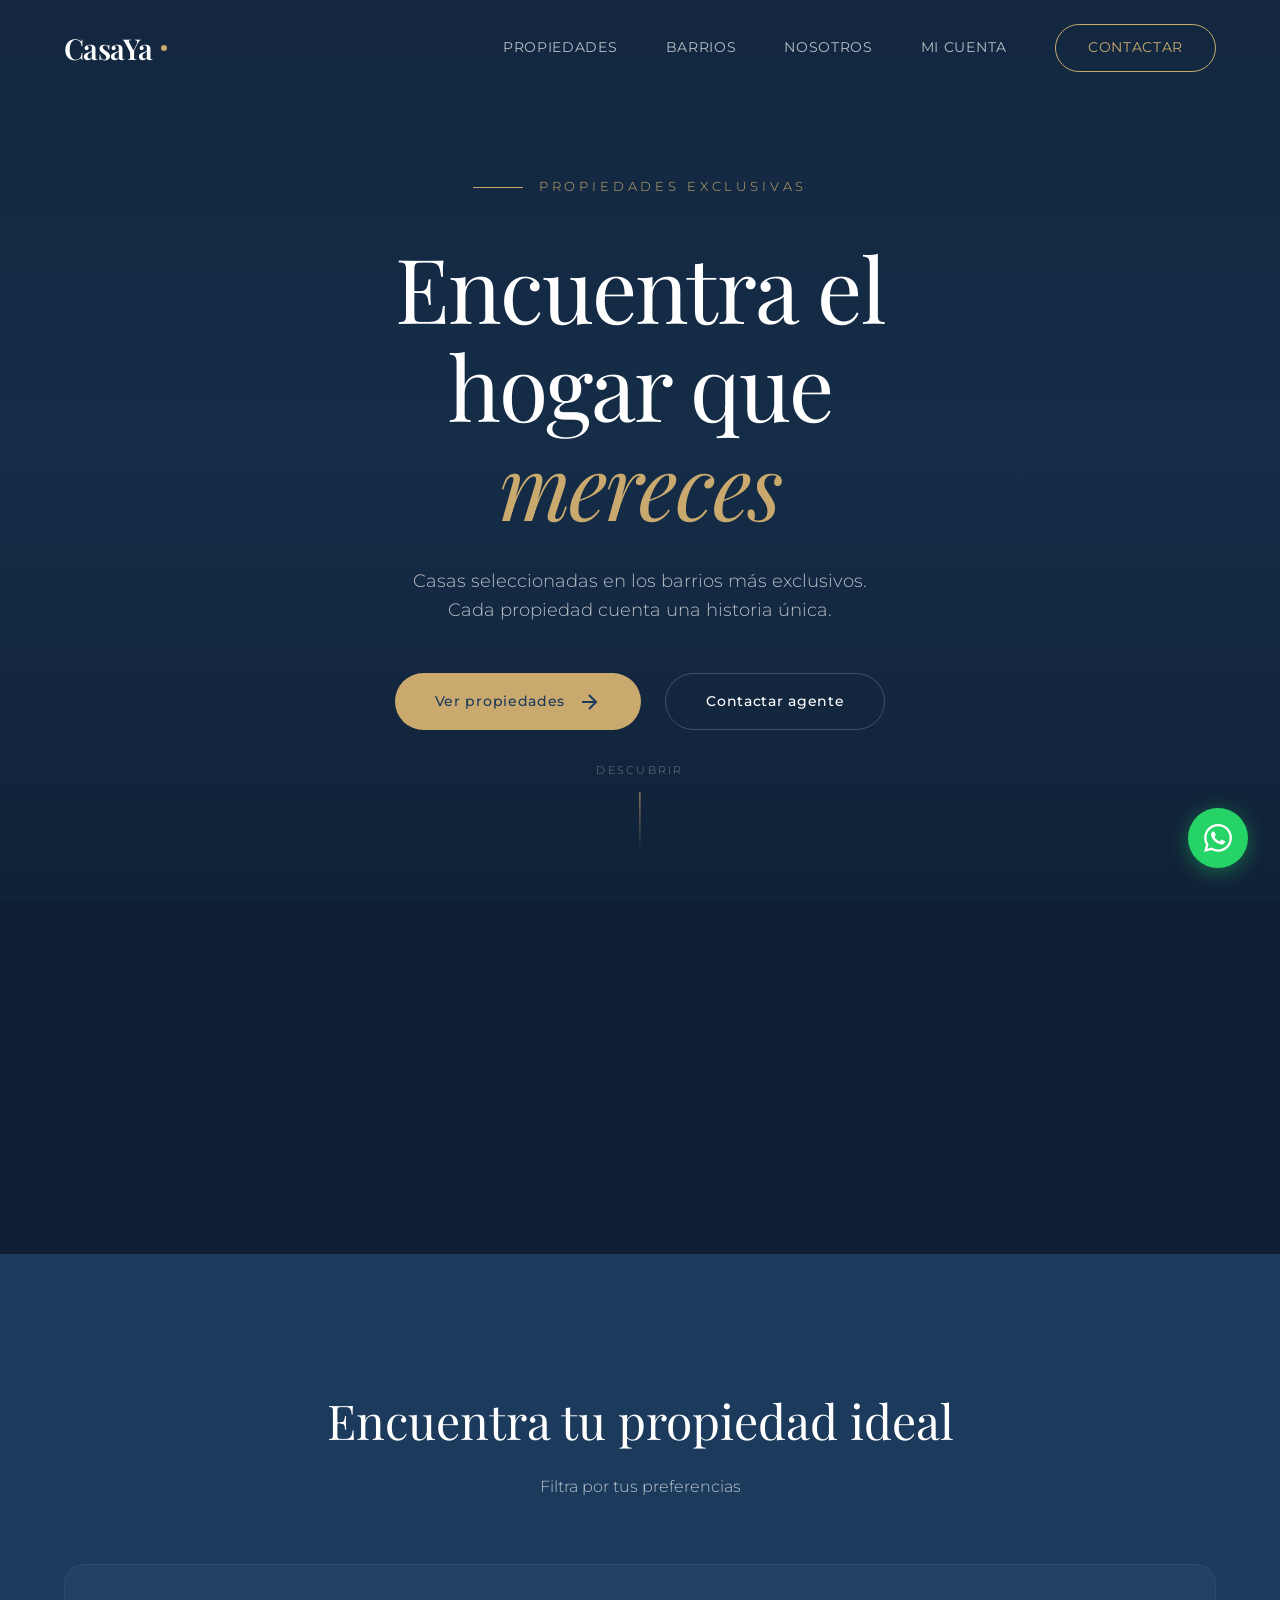
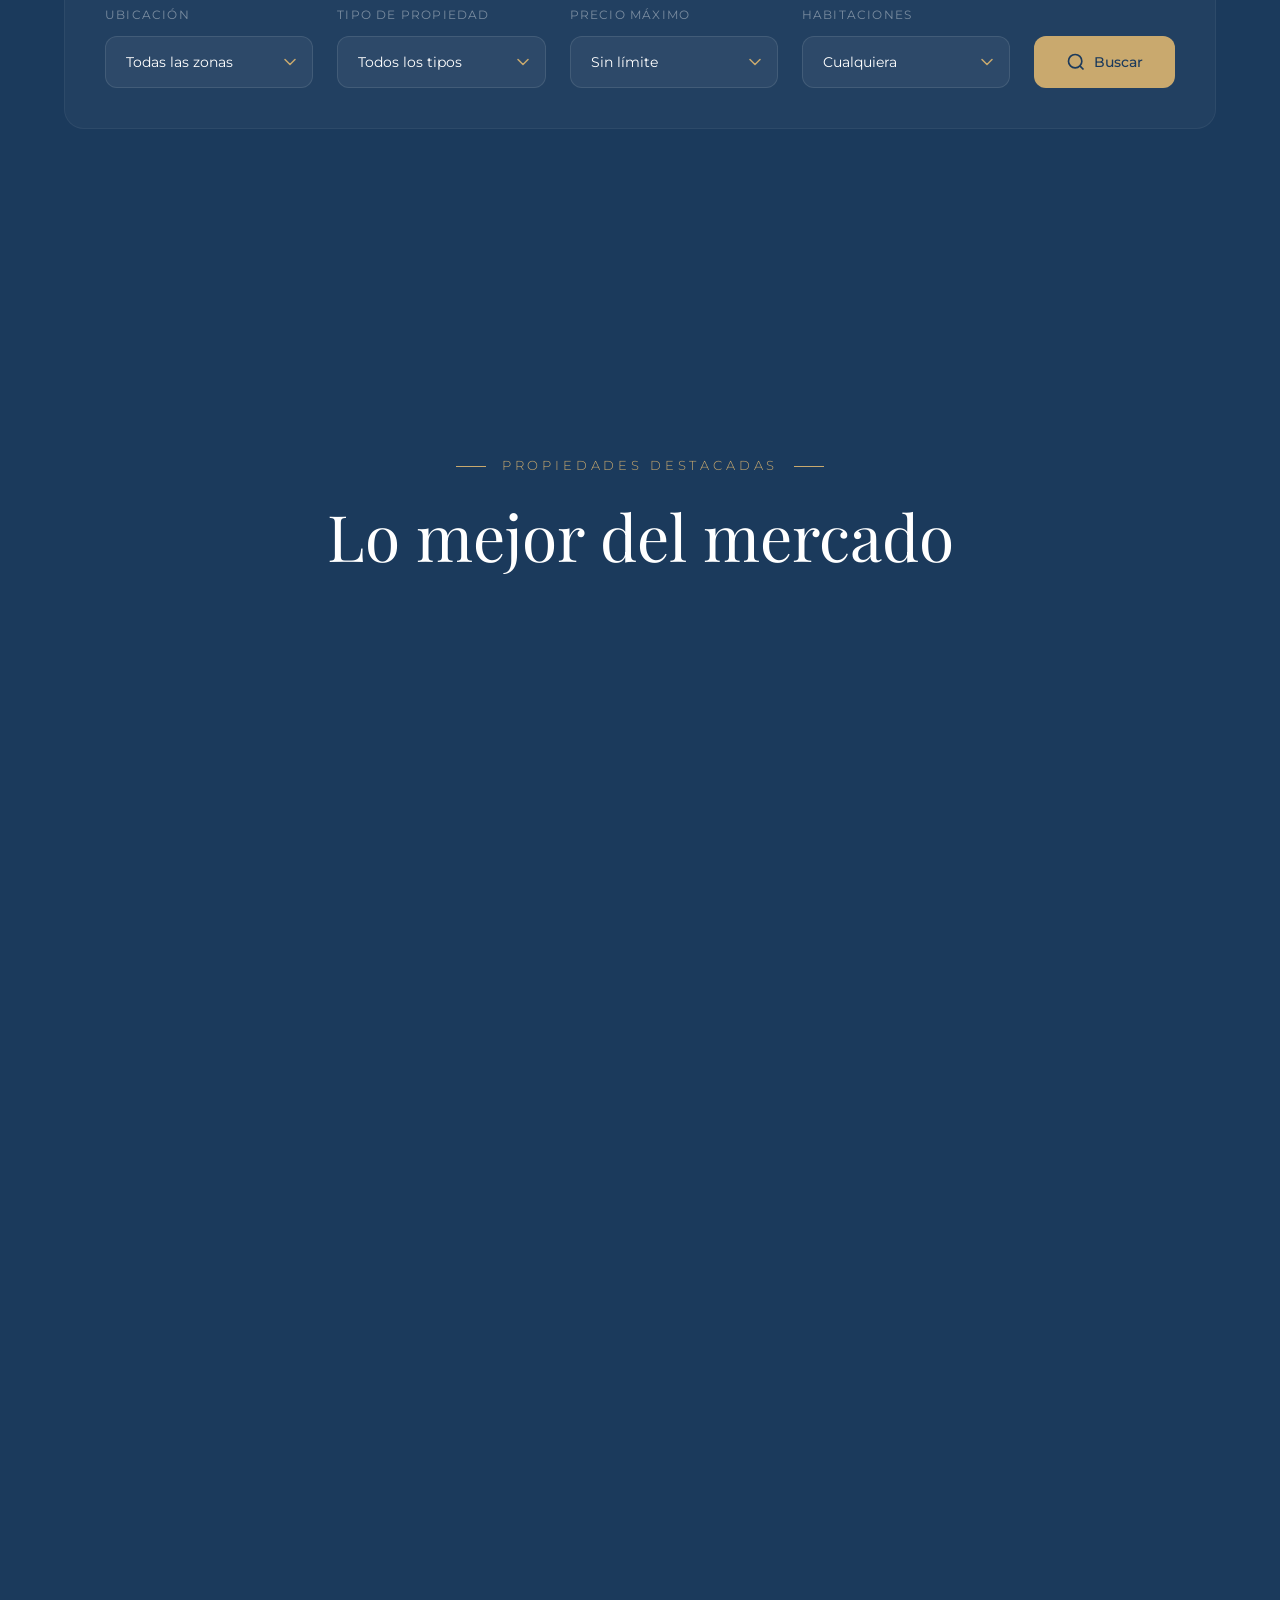
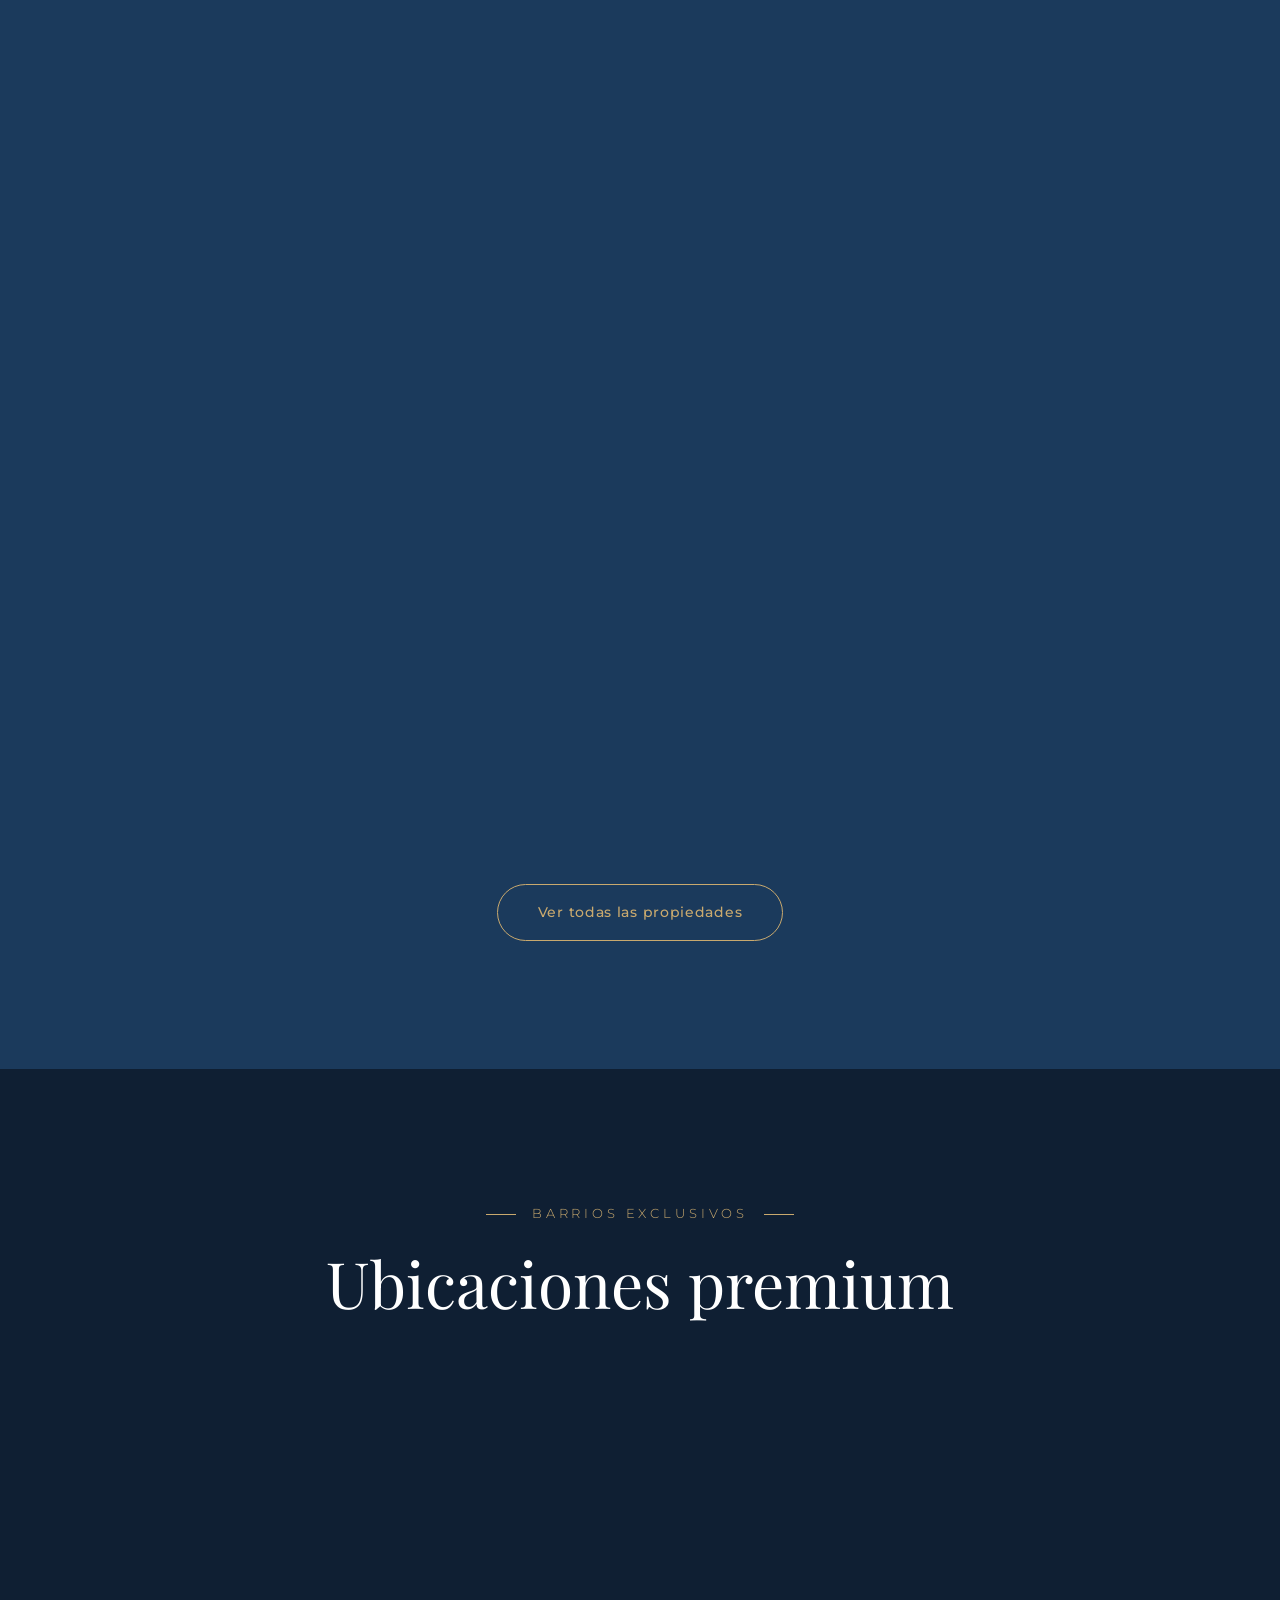
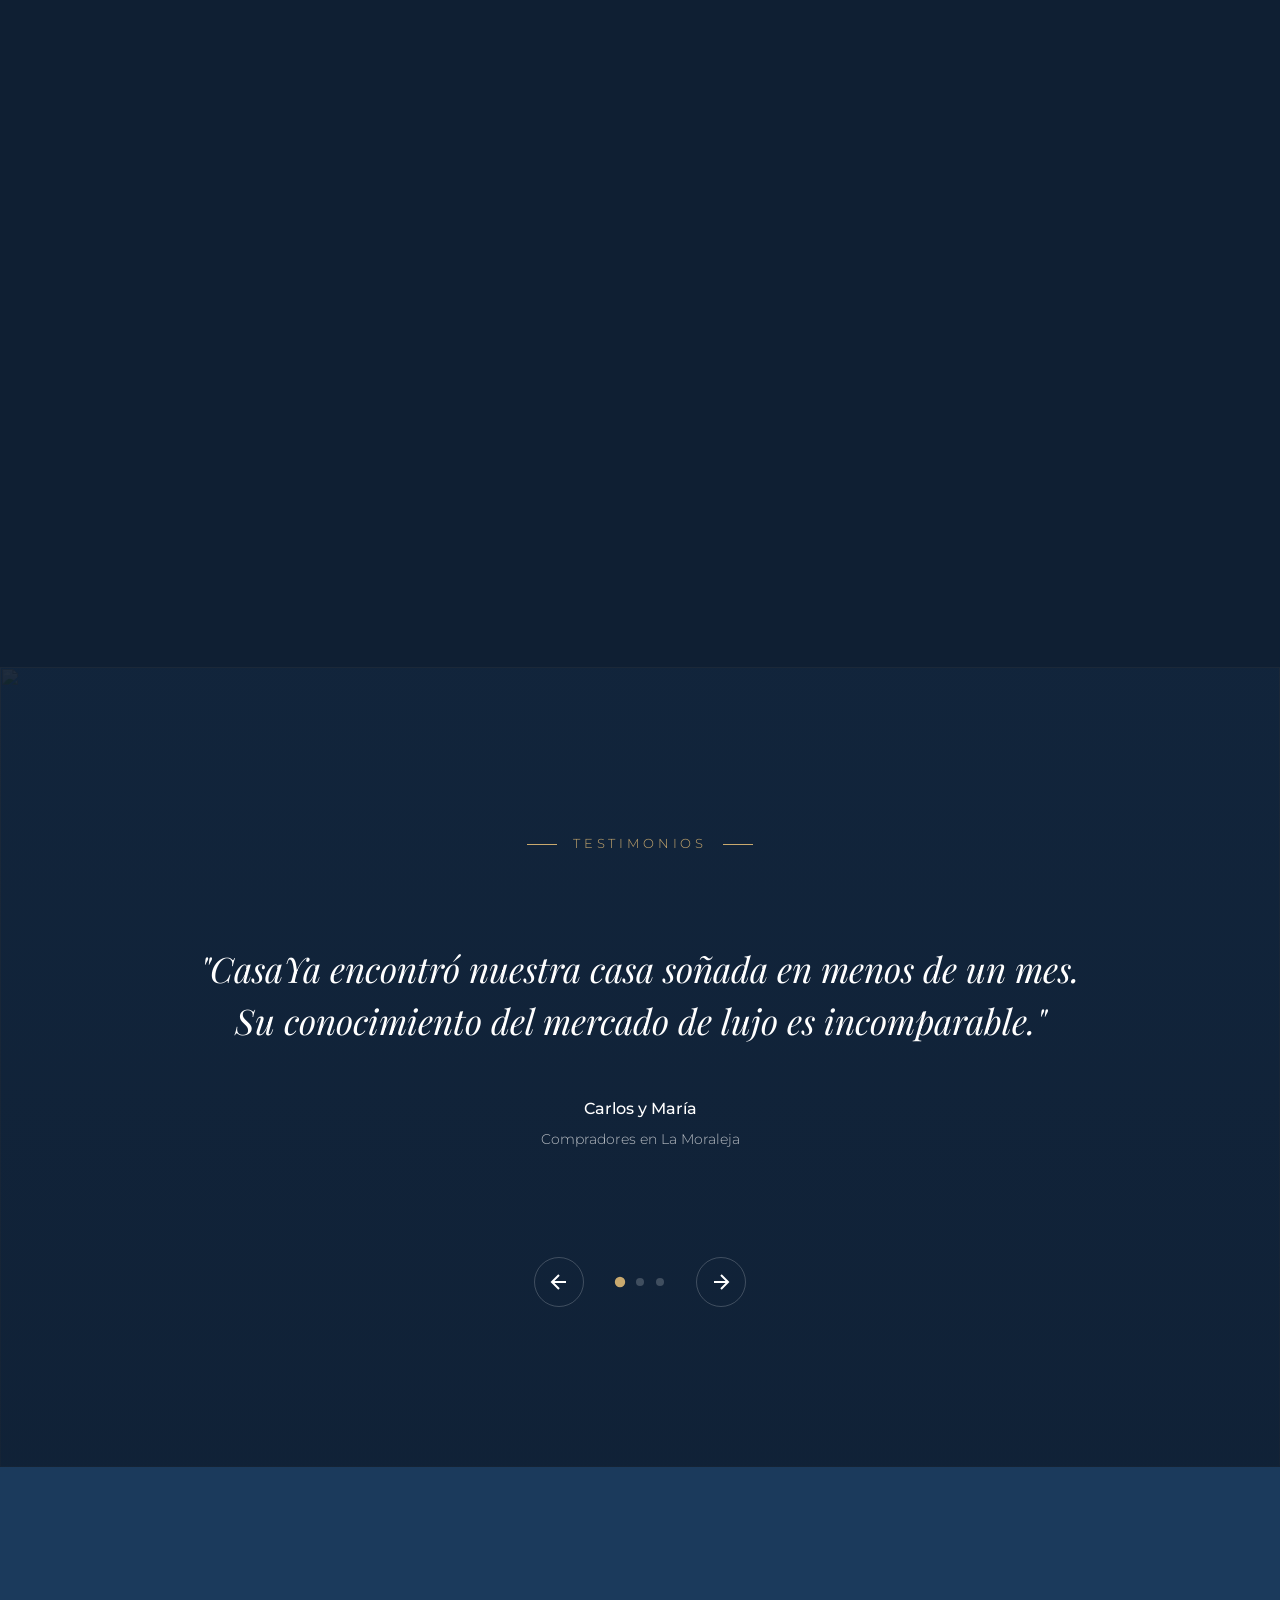
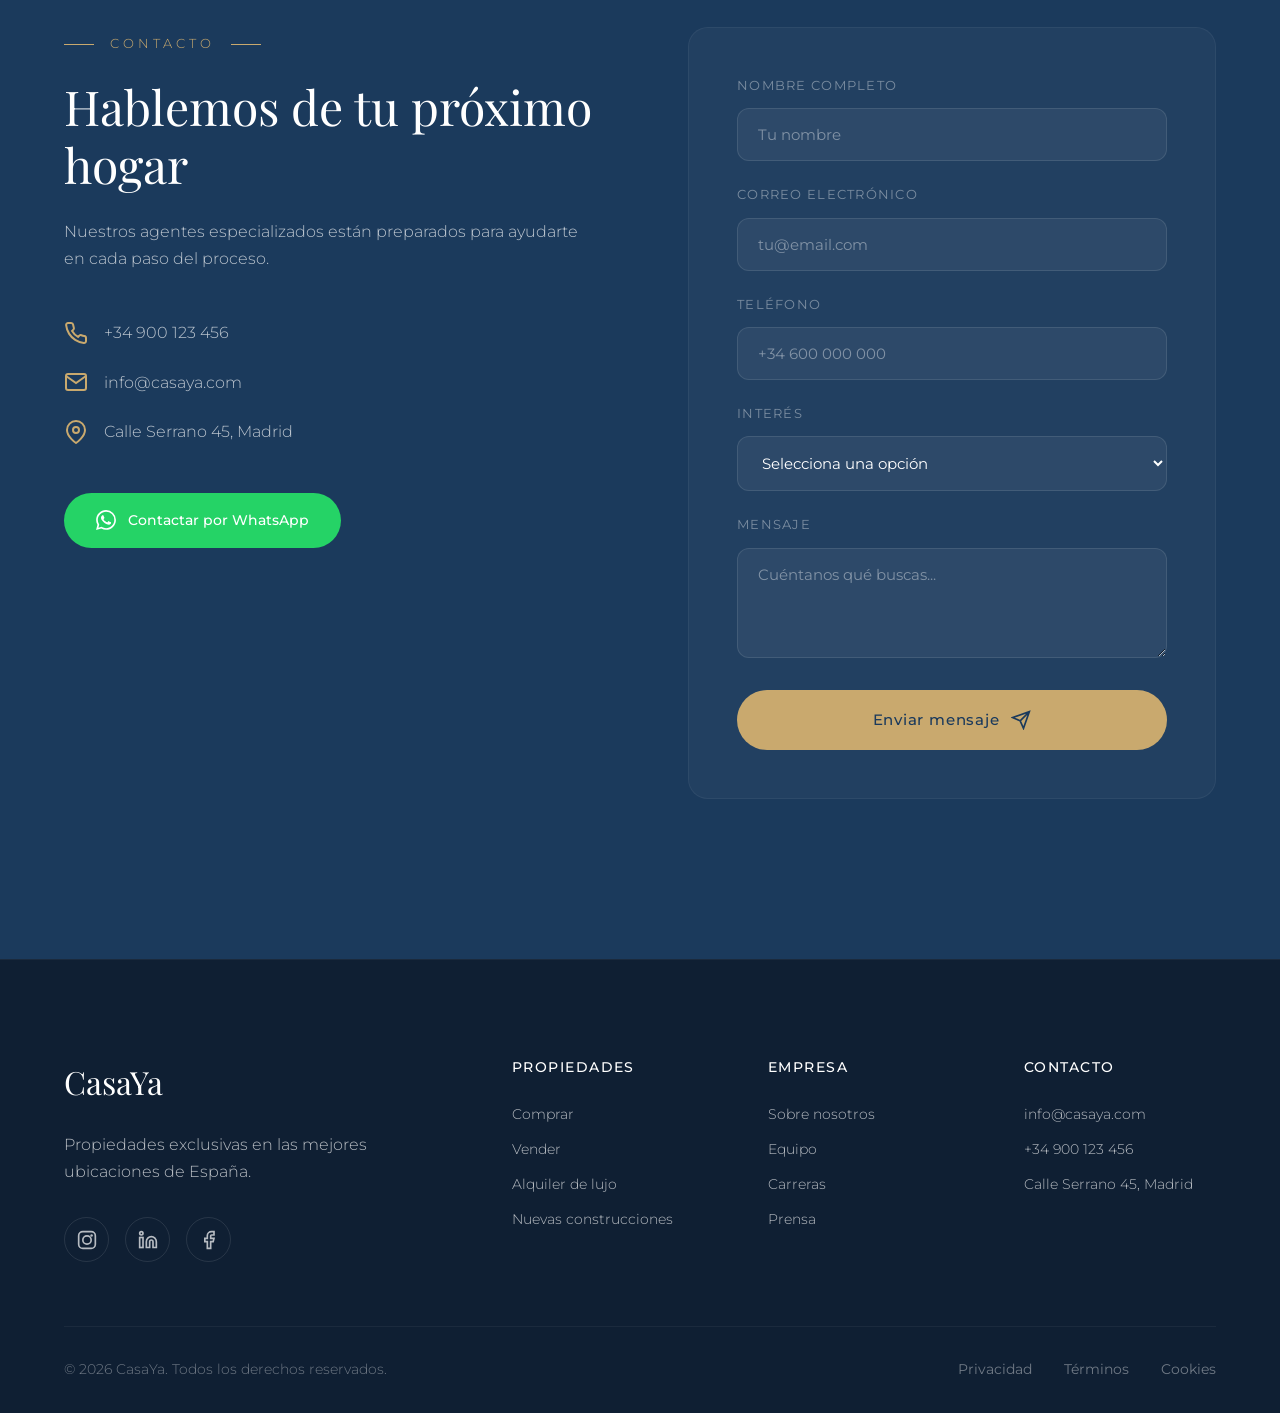
==== commit 8eaa5716: "Complete luxury redesign: video hero, search filters, contact form, animations, spacing" ====
--- a/index.html
+++ b/index.html
@@ -10,16 +10,11 @@
     <link href="https://fonts.googleapis.com/css2?family=Playfair+Display:ital,wght@0,400;0,500;0,600;0,700;0,800;1,400;1,500&family=Montserrat:wght@200;300;400;500;600;700&display=swap" rel="stylesheet">
     <script src="https://cdnjs.cloudflare.com/ajax/libs/gsap/3.12.2/gsap.min.js"></script>
     <script src="https://cdnjs.cloudflare.com/ajax/libs/gsap/3.12.2/ScrollTrigger.min.js"></script>
-    <script src="https://cdn.jsdelivr.net/npm/lenis@1.1.13/dist/lenis.min.js"></script>
     <link rel="stylesheet" href="css/main.css">
 </head>
 <body>
-    <!-- Custom Cursor -->
-    <div class="cursor-dot"></div>
-    <div class="cursor-outline"></div>
-
     <!-- Navigation -->
-    <nav class="nav">
+    <nav class="nav" id="nav">
         <div class="nav-logo">
             <span class="logo-text">CasaYa</span>
             <span class="logo-dot"></span>
@@ -31,16 +26,27 @@
             <a href="pages/dashboard.html" class="nav-link">Mi cuenta</a>
             <a href="#contact" class="nav-link nav-cta">Contactar</a>
         </div>
-        <div class="nav-toggle">
+        <div class="nav-toggle" id="navToggle">
             <span></span>
             <span></span>
         </div>
     </nav>
 
-    <!-- Hero Section -->
-    <section class="hero">
-        <div class="hero-bg">
-            <div class="hero-image" style="background-image: url('https://images.unsplash.com/photo-1600596542815-ffad4c1539a9?w=1920&q=80')"></div>
+    <!-- Mobile Menu -->
+    <div class="mobile-menu" id="mobileMenu">
+        <a href="#properties" class="mobile-link">Propiedades</a>
+        <a href="#neighborhoods" class="mobile-link">Barrios</a>
+        <a href="#about" class="mobile-link">Nosotros</a>
+        <a href="pages/dashboard.html" class="mobile-link">Mi cuenta</a>
+        <a href="#contact" class="mobile-link mobile-cta">Contactar</a>
+    </div>
+
+    <!-- Hero Section with Video Background -->
+    <section class="hero" id="hero">
+        <div class="hero-video-container">
+            <video autoplay muted loop playsinline poster="https://images.unsplash.com/photo-1600596542815-ffad4c1539a9?w=1920&q=80" class="hero-video">
+                <source src="https://assets.mixkit.co/videos/preview/mixkit-aerial-view-of-a-luxury-house-with-a-pool-4017-large.mp4" type="video/mp4">
+            </video>
             <div class="hero-overlay"></div>
         </div>
         <div class="hero-content">
@@ -69,55 +75,92 @@
         </div>
         <div class="hero-scroll">
             <div class="scroll-indicator">
-                <span>Scroll</span>
+                <span>Descubrir</span>
                 <div class="scroll-line"></div>
             </div>
         </div>
-        <div class="hero-marquee">
-            <div class="marquee-track">
-                <span>Madrid</span>
-                <span class="sep">•</span>
-                <span>Barcelona</span>
-                <span class="sep">•</span>
-                <span>Valencia</span>
-                <span class="sep">•</span>
-                <span>Marbella</span>
-                <span class="sep">•</span>
-                <span>Palma</span>
-                <span class="sep">•</span>
-                <span>Madrid</span>
-                <span class="sep">•</span>
-                <span>Barcelona</span>
-                <span class="sep">•</span>
-                <span>Valencia</span>
-                <span class="sep">•</span>
-                <span>Marbella</span>
-                <span class="sep">•</span>
-                <span>Palma</span>
-                <span class="sep">•</span>
-            </div>
-        </div>
     </section>
 
     <!-- Stats Section -->
-    <section class="stats">
+    <section class="stats" id="stats">
         <div class="stats-container">
             <div class="stat-item">
-                <span class="stat-number" data-target="247">0</span>
+                <span class="stat-number" data-target="247">247</span>
                 <span class="stat-label">Propiedades exclusivas</span>
             </div>
             <div class="stat-item">
-                <span class="stat-number" data-target="18">0</span>
+                <span class="stat-number" data-target="18">18</span>
                 <span class="stat-label">Años de experiencia</span>
             </div>
             <div class="stat-item">
-                <span class="stat-number" data-target="98">0</span>
-                <span class="stat-suffix">%</span>
+                <span class="stat-number" data-target="98">98%</span>
                 <span class="stat-label">Clientes satisfechos</span>
             </div>
             <div class="stat-item">
-                <span class="stat-number" data-target="12">0</span>
+                <span class="stat-number" data-target="12">12</span>
                 <span class="stat-label">Ciudades premium</span>
+            </div>
+        </div>
+    </section>
+
+    <!-- Search Filter Section -->
+    <section class="search-section" id="search">
+        <div class="search-container">
+            <div class="search-header">
+                <h2>Encuentra tu propiedad ideal</h2>
+                <p>Filtra por tus preferencias</p>
+            </div>
+            <div class="search-filters">
+                <div class="filter-group">
+                    <label>Ubicación</label>
+                    <select id="filterLocation">
+                        <option value="">Todas las zonas</option>
+                        <option value="madrid">Madrid</option>
+                        <option value="barcelona">Barcelona</option>
+                        <option value="marbella">Marbella</option>
+                        <option value="mallorca">Palma de Mallorca</option>
+                        <option value="valencia">Valencia</option>
+                    </select>
+                </div>
+                <div class="filter-group">
+                    <label>Tipo de propiedad</label>
+                    <select id="filterType">
+                        <option value="">Todos los tipos</option>
+                        <option value="villa">Villa</option>
+                        <option value="atico">Ático</option>
+                        <option value="casa">Casa</option>
+                        <option value="finca">Finca</option>
+                        <option value="duplex">Dúplex</option>
+                        <option value="chalet">Chalet</option>
+                    </select>
+                </div>
+                <div class="filter-group">
+                    <label>Precio máximo</label>
+                    <select id="filterPrice">
+                        <option value="">Sin límite</option>
+                        <option value="1000000">1.000.000 €</option>
+                        <option value="2000000">2.000.000 €</option>
+                        <option value="3000000">3.000.000 €</option>
+                        <option value="5000000">5.000.000 €</option>
+                    </select>
+                </div>
+                <div class="filter-group">
+                    <label>Habitaciones</label>
+                    <select id="filterRooms">
+                        <option value="">Cualquiera</option>
+                        <option value="2">2+</option>
+                        <option value="3">3+</option>
+                        <option value="4">4+</option>
+                        <option value="5">5+</option>
+                    </select>
+                </div>
+                <button class="btn-search" id="btnSearch">
+                    <svg width="20" height="20" viewBox="0 0 24 24" fill="none" stroke="currentColor" stroke-width="2">
+                        <circle cx="11" cy="11" r="8"/>
+                        <path d="M21 21l-4.35-4.35"/>
+                    </svg>
+                    Buscar
+                </button>
             </div>
         </div>
     </section>
@@ -128,11 +171,14 @@
             <span class="section-eyebrow">Propiedades Destacadas</span>
             <h2 class="section-title">Lo mejor del mercado</h2>
         </div>
-        <div class="properties-grid">
-            <article class="property-card featured">
+        <div class="properties-grid" id="propertiesGrid">
+            <article class="property-card featured" data-location="marbella" data-type="villa" data-price="2450000" data-rooms="5">
                 <div class="property-image">
-                    <img src="https://images.unsplash.com/photo-1613490493576-7fde63acd811?w=800&q=80" alt="Villa de lujo">
+                    <img src="https://images.unsplash.com/photo-1613490493576-7fde63acd811?w=800&q=80" alt="Villa de lujo" loading="lazy">
                     <div class="property-badge">Exclusiva</div>
+                    <div class="property-overlay">
+                        <span>Ver detalles</span>
+                    </div>
                 </div>
                 <div class="property-content">
                     <span class="property-location">Marbella, Málaga</span>
@@ -148,9 +194,12 @@
                     </div>
                 </div>
             </article>
-            <article class="property-card">
+            <article class="property-card" data-location="madrid" data-type="atico" data-price="1890000" data-rooms="3">
                 <div class="property-image">
-                    <img src="https://images.unsplash.com/photo-1512917774080-9991f1c4c750?w=800&q=80" alt="Ático moderno">
+                    <img src="https://images.unsplash.com/photo-1512917774080-9991f1c4c750?w=800&q=80" alt="Ático moderno" loading="lazy">
+                    <div class="property-overlay">
+                        <span>Ver detalles</span>
+                    </div>
                 </div>
                 <div class="property-content">
                     <span class="property-location">Salamanca, Madrid</span>
@@ -166,9 +215,12 @@
                     </div>
                 </div>
             </article>
-            <article class="property-card">
+            <article class="property-card" data-location="barcelona" data-type="casa" data-price="3200000" data-rooms="4">
                 <div class="property-image">
-                    <img src="https://images.unsplash.com/photo-1600607687939-ce8a6c25118c?w=800&q=80" alt="Casa moderna">
+                    <img src="https://images.unsplash.com/photo-1600607687939-ce8a6c25118c?w=800&q=80" alt="Casa moderna" loading="lazy">
+                    <div class="property-overlay">
+                        <span>Ver detalles</span>
+                    </div>
                 </div>
                 <div class="property-content">
                     <span class="property-location">Pedralbes, Barcelona</span>
@@ -184,9 +236,12 @@
                     </div>
                 </div>
             </article>
-            <article class="property-card">
+            <article class="property-card" data-location="mallorca" data-type="finca" data-price="4750000" data-rooms="6">
                 <div class="property-image">
-                    <img src="https://images.unsplash.com/photo-1600585154340-be6161a56a0c?w=800&q=80" alt="Finca rústica">
+                    <img src="https://images.unsplash.com/photo-1600585154340-be6161a56a0c?w=800&q=80" alt="Finca rústica" loading="lazy">
+                    <div class="property-overlay">
+                        <span>Ver detalles</span>
+                    </div>
                 </div>
                 <div class="property-content">
                     <span class="property-location">Sóller, Mallorca</span>
@@ -202,9 +257,12 @@
                     </div>
                 </div>
             </article>
-            <article class="property-card">
+            <article class="property-card" data-location="barcelona" data-type="duplex" data-price="2100000" data-rooms="4">
                 <div class="property-image">
-                    <img src="https://images.unsplash.com/photo-1600566753190-17f0baa2a6c3?w=800&q=80" alt="Dúplex">
+                    <img src="https://images.unsplash.com/photo-1600566753190-17f0baa2a6c3?w=800&q=80" alt="Dúplex" loading="lazy">
+                    <div class="property-overlay">
+                        <span>Ver detalles</span>
+                    </div>
                 </div>
                 <div class="property-content">
                     <span class="property-location">Eixample, Barcelona</span>
@@ -220,9 +278,12 @@
                     </div>
                 </div>
             </article>
-            <article class="property-card">
+            <article class="property-card" data-location="madrid" data-type="chalet" data-price="3850000" data-rooms="5">
                 <div class="property-image">
-                    <img src="https://images.unsplash.com/photo-1600573472550-8090b5e0745e?w=800&q=80" alt="Chalet">
+                    <img src="https://images.unsplash.com/photo-1600573472550-8090b5e0745e?w=800&q=80" alt="Chalet" loading="lazy">
+                    <div class="property-overlay">
+                        <span>Ver detalles</span>
+                    </div>
                 </div>
                 <div class="property-content">
                     <span class="property-location">La Moraleja, Madrid</span>
@@ -253,7 +314,7 @@
         <div class="neighborhoods-grid">
             <div class="neighborhood-card large">
                 <div class="neighborhood-image">
-                    <img src="https://images.unsplash.com/photo-1539037116277-4db20889f2d4?w=1200&q=80" alt="Madrid">
+                    <img src="https://images.unsplash.com/photo-1539037116277-4db20889f2d4?w=1200&q=80" alt="Madrid" loading="lazy">
                 </div>
                 <div class="neighborhood-content">
                     <h3>Madrid</h3>
@@ -263,7 +324,7 @@
             </div>
             <div class="neighborhood-card">
                 <div class="neighborhood-image">
-                    <img src="https://images.unsplash.com/photo-1583422409516-2895a77efded?w=800&q=80" alt="Barcelona">
+                    <img src="https://images.unsplash.com/photo-1583422409516-2895a77efded?w=800&q=80" alt="Barcelona" loading="lazy">
                 </div>
                 <div class="neighborhood-content">
                     <h3>Barcelona</h3>
@@ -273,7 +334,7 @@
             </div>
             <div class="neighborhood-card">
                 <div class="neighborhood-image">
-                    <img src="https://images.unsplash.com/photo-1558618666-fcd25c85f82e?w=800&q=80" alt="Marbella">
+                    <img src="https://images.unsplash.com/photo-1558618666-fcd25c85f82e?w=800&q=80" alt="Marbella" loading="lazy">
                 </div>
                 <div class="neighborhood-content">
                     <h3>Marbella</h3>
@@ -283,7 +344,7 @@
             </div>
             <div class="neighborhood-card">
                 <div class="neighborhood-image">
-                    <img src="https://images.unsplash.com/photo-1533105079780-92b9be482077?w=800&q=80" alt="Palma">
+                    <img src="https://images.unsplash.com/photo-1533105079780-92b9be482077?w=800&q=80" alt="Palma" loading="lazy">
                 </div>
                 <div class="neighborhood-content">
                     <h3>Palma de Mallorca</h3>
@@ -293,7 +354,7 @@
             </div>
             <div class="neighborhood-card">
                 <div class="neighborhood-image">
-                    <img src="https://images.unsplash.com/photo-1509914398892-963f53e6e2f1?w=800&q=80" alt="Valencia">
+                    <img src="https://images.unsplash.com/photo-1509914398892-963f53e6e2f1?w=800&q=80" alt="Valencia" loading="lazy">
                 </div>
                 <div class="neighborhood-content">
                     <h3>Valencia</h3>
@@ -307,7 +368,7 @@
     <!-- Testimonials -->
     <section class="testimonials" id="about">
         <div class="testimonials-bg">
-            <img src="https://images.unsplash.com/photo-1600210492486-724fe5c67fb0?w=1920&q=80" alt="">
+            <img src="https://images.unsplash.com/photo-1600210492486-724fe5c67fb0?w=1920&q=80" alt="" loading="lazy">
         </div>
         <div class="testimonials-overlay"></div>
         <div class="testimonials-content">
@@ -345,7 +406,7 @@
                 </div>
             </div>
             <div class="testimonial-nav">
-                <button class="testimonial-prev">
+                <button class="testimonial-prev" aria-label="Anterior">
                     <svg width="24" height="24" viewBox="0 0 24 24" fill="none" stroke="currentColor" stroke-width="2">
                         <path d="M19 12H5M12 19l-7-7 7-7"/>
                     </svg>
@@ -355,7 +416,7 @@
                     <span class="dot"></span>
                     <span class="dot"></span>
                 </div>
-                <button class="testimonial-next">
+                <button class="testimonial-next" aria-label="Siguiente">
                     <svg width="24" height="24" viewBox="0 0 24 24" fill="none" stroke="currentColor" stroke-width="2">
                         <path d="M5 12h14M12 5l7 7-7 7"/>
                     </svg>
@@ -364,29 +425,76 @@
         </div>
     </section>
 
-    <!-- Contact CTA -->
-    <section class="contact-cta" id="contact">
-        <div class="contact-content">
-            <h2 class="contact-title">
-                <span>¿Listo para encontrar</span>
-                <span class="accent">tu hogar ideal?</span>
-            </h2>
-            <p class="contact-subtitle">
-                Nuestros agentes especializados están preparados para ayudarte 
-                en cada paso del proceso.
-            </p>
-            <div class="contact-buttons">
-                <a href="mailto:info@casaya.com" class="btn-primary light">
-                    <span>Contactar ahora</span>
-                    <svg width="24" height="24" viewBox="0 0 24 24" fill="none" stroke="currentColor" stroke-width="2">
-                        <path d="M5 12h14M12 5l7 7-7 7"/>
+    <!-- Contact Section -->
+    <section class="contact-section" id="contact">
+        <div class="contact-container">
+            <div class="contact-info">
+                <span class="section-eyebrow">Contacto</span>
+                <h2>Hablemos de tu próximo hogar</h2>
+                <p>Nuestros agentes especializados están preparados para ayudarte en cada paso del proceso.</p>
+                <div class="contact-details">
+                    <div class="contact-item">
+                        <svg width="24" height="24" viewBox="0 0 24 24" fill="none" stroke="currentColor" stroke-width="2">
+                            <path d="M22 16.92v3a2 2 0 01-2.18 2 19.79 19.79 0 01-8.63-3.07 19.5 19.5 0 01-6-6 19.79 19.79 0 01-3.07-8.67A2 2 0 014.11 2h3a2 2 0 012 1.72c.127.96.361 1.903.7 2.81a2 2 0 01-.45 2.11L8.09 9.91a16 16 0 006 6l1.27-1.27a2 2 0 012.11-.45c.907.339 1.85.573 2.81.7A2 2 0 0122 16.92z"/>
+                        </svg>
+                        <span>+34 900 123 456</span>
+                    </div>
+                    <div class="contact-item">
+                        <svg width="24" height="24" viewBox="0 0 24 24" fill="none" stroke="currentColor" stroke-width="2">
+                            <path d="M4 4h16c1.1 0 2 .9 2 2v12c0 1.1-.9 2-2 2H4c-1.1 0-2-.9-2-2V6c0-1.1.9-2 2-2z"/>
+                            <polyline points="22,6 12,13 2,6"/>
+                        </svg>
+                        <span>info@casaya.com</span>
+                    </div>
+                    <div class="contact-item">
+                        <svg width="24" height="24" viewBox="0 0 24 24" fill="none" stroke="currentColor" stroke-width="2">
+                            <path d="M21 10c0 7-9 13-9 13s-9-6-9-13a9 9 0 0118 0z"/>
+                            <circle cx="12" cy="10" r="3"/>
+                        </svg>
+                        <span>Calle Serrano 45, Madrid</span>
+                    </div>
+                </div>
+                <a href="https://wa.me/34900123456" class="btn-whatsapp" target="_blank">
+                    <svg width="20" height="20" viewBox="0 0 24 24" fill="currentColor">
+                        <path d="M17.472 14.382c-.297-.149-1.758-.867-2.03-.967-.273-.099-.471-.148-.67.15-.197.297-.767.966-.94 1.164-.173.199-.347.223-.644.075-.297-.15-1.255-.463-2.39-1.475-.883-.788-1.48-1.761-1.653-2.059-.173-.297-.018-.458.13-.606.134-.133.298-.347.446-.52.149-.174.198-.298.298-.497.099-.198.05-.371-.025-.52-.075-.149-.669-1.612-.916-2.207-.242-.579-.487-.5-.669-.51-.173-.008-.371-.01-.57-.01-.198 0-.52.074-.792.372-.272.297-1.04 1.016-1.04 2.479 0 1.462 1.065 2.875 1.213 3.074.149.198 2.096 3.2 5.077 4.487.709.306 1.262.489 1.694.625.712.227 1.36.195 1.871.118.571-.085 1.758-.719 2.006-1.413.248-.694.248-1.289.173-1.413-.074-.124-.272-.198-.57-.347m-5.421 7.403h-.004a9.87 9.87 0 01-5.031-1.378l-.361-.214-3.741.982.998-3.648-.235-.374a9.86 9.86 0 01-1.51-5.26c.001-5.45 4.436-9.884 9.888-9.884 2.64 0 5.122 1.03 6.988 2.898a9.825 9.825 0 012.893 6.994c-.003 5.45-4.437 9.884-9.885 9.884m8.413-18.297A11.815 11.815 0 0012.05 0C5.495 0 .16 5.335.157 11.892c0 2.096.547 4.142 1.588 5.945L.057 24l6.305-1.654a11.882 11.882 0 005.683 1.448h.005c6.554 0 11.89-5.335 11.893-11.893a11.821 11.821 0 00-3.48-8.413z"/>
                     </svg>
+                    Contactar por WhatsApp
                 </a>
-                <a href="tel:+34900123456" class="btn-secondary light">+34 900 123 456</a>
-            </div>
-        </div>
-        <div class="contact-image">
-            <img src="https://images.unsplash.com/photo-1600607687644-c7171b42498b?w=800&q=80" alt="Interior de lujo">
+            </div>
+            <form class="contact-form" id="contactForm">
+                <div class="form-group">
+                    <label for="name">Nombre completo</label>
+                    <input type="text" id="name" name="name" required placeholder="Tu nombre">
+                </div>
+                <div class="form-group">
+                    <label for="email">Correo electrónico</label>
+                    <input type="email" id="email" name="email" required placeholder="tu@email.com">
+                </div>
+                <div class="form-group">
+                    <label for="phone">Teléfono</label>
+                    <input type="tel" id="phone" name="phone" placeholder="+34 600 000 000">
+                </div>
+                <div class="form-group">
+                    <label for="interest">Interés</label>
+                    <select id="interest" name="interest">
+                        <option value="">Selecciona una opción</option>
+                        <option value="comprar">Comprar propiedad</option>
+                        <option value="vender">Vender propiedad</option>
+                        <option value="alquilar">Alquiler de lujo</option>
+                        <option value="invertir">Inversión</option>
+                    </select>
+                </div>
+                <div class="form-group">
+                    <label for="message">Mensaje</label>
+                    <textarea id="message" name="message" rows="4" placeholder="Cuéntanos qué buscas..."></textarea>
+                </div>
+                <button type="submit" class="btn-submit">
+                    <span>Enviar mensaje</span>
+                    <svg width="20" height="20" viewBox="0 0 24 24" fill="none" stroke="currentColor" stroke-width="2">
+                        <path d="M22 2L11 13M22 2l-7 20-4-9-9-4 20-7z"/>
+                    </svg>
+                </button>
+            </form>
         </div>
     </section>
 
@@ -397,35 +505,40 @@
                 <span class="footer-logo">CasaYa</span>
                 <p>Propiedades exclusivas en las mejores ubicaciones de España.</p>
                 <div class="footer-social">
-                    <a href="#" aria-label="Instagram">
+                    <a href="https://instagram.com/casaya" target="_blank" aria-label="Instagram">
                         <svg width="20" height="20" viewBox="0 0 24 24" fill="none" stroke="currentColor" stroke-width="2">
                             <rect x="2" y="2" width="20" height="20" rx="5"/>
                             <circle cx="12" cy="12" r="5"/>
                             <circle cx="17.5" cy="6.5" r="1.5" fill="currentColor" stroke="none"/>
                         </svg>
                     </a>
-                    <a href="#" aria-label="LinkedIn">
+                    <a href="https://linkedin.com/company/casaya" target="_blank" aria-label="LinkedIn">
                         <svg width="20" height="20" viewBox="0 0 24 24" fill="none" stroke="currentColor" stroke-width="2">
                             <path d="M16 8a6 6 0 016 6v7h-4v-7a2 2 0 00-2-2 2 2 0 00-2 2v7h-4v-7a6 6 0 016-6z"/>
                             <rect x="2" y="9" width="4" height="12"/>
                             <circle cx="4" cy="4" r="2"/>
                         </svg>
                     </a>
+                    <a href="https://facebook.com/casaya" target="_blank" aria-label="Facebook">
+                        <svg width="20" height="20" viewBox="0 0 24 24" fill="none" stroke="currentColor" stroke-width="2">
+                            <path d="M18 2h-3a5 5 0 00-5 5v3H7v4h3v8h4v-8h3l1-4h-4V7a1 1 0 011-1h3z"/>
+                        </svg>
+                    </a>
                 </div>
             </div>
             <div class="footer-links">
                 <h4>Propiedades</h4>
-                <a href="#">Comprar</a>
-                <a href="#">Vender</a>
-                <a href="#">Alquiler de lujo</a>
-                <a href="#">Nuevas construcciones</a>
+                <a href="#properties">Comprar</a>
+                <a href="#contact">Vender</a>
+                <a href="#properties">Alquiler de lujo</a>
+                <a href="#properties">Nuevas construcciones</a>
             </div>
             <div class="footer-links">
                 <h4>Empresa</h4>
-                <a href="#">Sobre nosotros</a>
-                <a href="#">Equipo</a>
-                <a href="#">Carreras</a>
-                <a href="#">Prensa</a>
+                <a href="#about">Sobre nosotros</a>
+                <a href="#about">Equipo</a>
+                <a href="#contact">Carreras</a>
+                <a href="#about">Prensa</a>
             </div>
             <div class="footer-links">
                 <h4>Contacto</h4>
@@ -444,6 +557,13 @@
         </div>
     </footer>
 
+    <!-- WhatsApp Floating Button -->
+    <a href="https://wa.me/34900123456" class="whatsapp-float" target="_blank" aria-label="Contactar por WhatsApp">
+        <svg width="28" height="28" viewBox="0 0 24 24" fill="currentColor">
+            <path d="M17.472 14.382c-.297-.149-1.758-.867-2.03-.967-.273-.099-.471-.148-.67.15-.197.297-.767.966-.94 1.164-.173.199-.347.223-.644.075-.297-.15-1.255-.463-2.39-1.475-.883-.788-1.48-1.761-1.653-2.059-.173-.297-.018-.458.13-.606.134-.133.298-.347.446-.52.149-.174.198-.298.298-.497.099-.198.05-.371-.025-.52-.075-.149-.669-1.612-.916-2.207-.242-.579-.487-.5-.669-.51-.173-.008-.371-.01-.57-.01-.198 0-.52.074-.792.372-.272.297-1.04 1.016-1.04 2.479 0 1.462 1.065 2.875 1.213 3.074.149.198 2.096 3.2 5.077 4.487.709.306 1.262.489 1.694.625.712.227 1.36.195 1.871.118.571-.085 1.758-.719 2.006-1.413.248-.694.248-1.289.173-1.413-.074-.124-.272-.198-.57-.347m-5.421 7.403h-.004a9.87 9.87 0 01-5.031-1.378l-.361-.214-3.741.982.998-3.648-.235-.374a9.86 9.86 0 01-1.51-5.26c.001-5.45 4.436-9.884 9.888-9.884 2.64 0 5.122 1.03 6.988 2.898a9.825 9.825 0 012.893 6.994c-.003 5.45-4.437 9.884-9.885 9.884m8.413-18.297A11.815 11.815 0 0012.05 0C5.495 0 .16 5.335.157 11.892c0 2.096.547 4.142 1.588 5.945L.057 24l6.305-1.654a11.882 11.882 0 005.683 1.448h.005c6.554 0 11.89-5.335 11.893-11.893a11.821 11.821 0 00-3.48-8.413z"/>
+        </svg>
+    </a>
+
     <script src="js/main.js"></script>
 </body>
-</html>
+</html>
--- a/css/main.css
+++ b/css/main.css
@@ -1,6 +1,6 @@
 /* ========================================
    CASAYA - Luxury Real Estate
-   Premium CSS with cinematic animations
+   Premium Design System
    ======================================== */
 
 /* CSS Variables */
@@ -8,6 +8,7 @@
     /* Paleta Premium */
     --azul-marino: #1B3A5C;
     --azul-oscuro: #0F1F33;
+    --azul-medio: #2A4A6F;
     --beige-arena: #F5F1E8;
     --beige-suave: #EDE8DC;
     --dorado: #C9A96E;
@@ -20,7 +21,7 @@
     /* Variables funcionales */
     --color-bg: var(--azul-marino);
     --color-bg-light: var(--azul-oscuro);
-    --color-bg-card: rgba(255, 255, 255, 0.05);
+    --color-bg-card: rgba(255, 255, 255, 0.03);
     --color-text: var(--texto-claro);
     --color-text-muted: var(--texto-muted);
     --color-text-dim: rgba(255, 255, 255, 0.4);
@@ -49,6 +50,7 @@
     font-size: 16px;
     -webkit-font-smoothing: antialiased;
     -moz-osx-font-smoothing: grayscale;
+    scroll-behavior: smooth;
 }
 
 body {
@@ -56,57 +58,12 @@
     background: var(--color-bg);
     color: var(--color-text);
     overflow-x: hidden;
-    cursor: none;
+    line-height: 1.6;
 }
 
 ::selection {
     background: var(--color-accent);
     color: var(--color-bg);
-}
-
-/* Custom Cursor */
-.cursor-dot {
-    position: fixed;
-    top: 0;
-    left: 0;
-    width: 6px;
-    height: 6px;
-    background: var(--color-accent);
-    border-radius: 50%;
-    pointer-events: none;
-    z-index: 10000;
-    transform: translate(-50%, -50%);
-    transition: width 0.3s, height 0.3s, background 0.3s;
-    mix-blend-mode: difference;
-}
-
-.cursor-outline {
-    position: fixed;
-    top: 0;
-    left: 0;
-    width: 40px;
-    height: 40px;
-    border: 1px solid rgba(201, 169, 110, 0.4);
-    border-radius: 50%;
-    pointer-events: none;
-    z-index: 9999;
-    transform: translate(-50%, -50%);
-    transition: width 0.4s var(--transition-smooth), 
-                height 0.4s var(--transition-smooth), 
-                border-color 0.3s,
-                background 0.3s;
-}
-
-.cursor-outline.hover {
-    width: 60px;
-    height: 60px;
-    border-color: var(--color-accent);
-    background: rgba(201, 169, 110, 0.05);
-}
-
-/* Hide default cursor on interactive elements */
-a, button, .property-card, .neighborhood-card {
-    cursor: none;
 }
 
 /* ========================================
@@ -117,34 +74,34 @@
     top: 0;
     left: 0;
     width: 100%;
-    padding: 1.5rem 3rem;
+    padding: 1.5rem 4rem;
     display: flex;
     justify-content: space-between;
     align-items: center;
     z-index: 1000;
-    transition: background 0.5s var(--transition-smooth), 
-                backdrop-filter 0.5s var(--transition-smooth),
-                padding 0.5s var(--transition-smooth);
+    transition: all 0.5s var(--transition-smooth);
 }
 
 .nav.scrolled {
-    background: rgba(10, 10, 10, 0.9);
+    background: rgba(15, 31, 51, 0.95);
     backdrop-filter: blur(20px);
-    padding: 1rem 3rem;
+    -webkit-backdrop-filter: blur(20px);
+    padding: 1rem 4rem;
+    box-shadow: 0 2px 40px rgba(0, 0, 0, 0.2);
 }
 
 .nav-logo {
     display: flex;
     align-items: center;
-    gap: 0.25rem;
+    gap: 0.5rem;
 }
 
 .logo-text {
     font-family: var(--font-serif);
-    font-size: 1.75rem;
-    font-weight: 300;
+    font-size: 1.8rem;
+    font-weight: 600;
+    color: var(--color-text);
     letter-spacing: -0.02em;
-    color: var(--color-text);
 }
 
 .logo-dot {
@@ -152,22 +109,21 @@
     height: 6px;
     background: var(--color-accent);
     border-radius: 50%;
-    display: inline-block;
 }
 
 .nav-links {
     display: flex;
     align-items: center;
-    gap: 2.5rem;
+    gap: 3rem;
 }
 
 .nav-link {
-    font-size: 0.8125rem;
+    color: var(--color-text-muted);
+    text-decoration: none;
+    font-size: 0.85rem;
     font-weight: 400;
     letter-spacing: 0.05em;
     text-transform: uppercase;
-    text-decoration: none;
-    color: var(--color-text-muted);
     transition: color 0.4s var(--transition-smooth);
     position: relative;
 }
@@ -192,9 +148,10 @@
 }
 
 .nav-cta {
-    padding: 0.75rem 1.5rem;
-    border: 1px solid rgba(255, 255, 255, 0.2);
-    color: var(--color-text);
+    padding: 0.75rem 2rem;
+    border: 1px solid var(--color-accent);
+    color: var(--color-accent);
+    border-radius: 100px;
     transition: all 0.4s var(--transition-smooth);
 }
 
@@ -204,7 +161,6 @@
 
 .nav-cta:hover {
     background: var(--color-accent);
-    border-color: var(--color-accent);
     color: var(--color-bg);
 }
 
@@ -212,14 +168,57 @@
     display: none;
     flex-direction: column;
     gap: 6px;
+    cursor: pointer;
+    z-index: 1001;
 }
 
 .nav-toggle span {
-    display: block;
-    width: 24px;
+    width: 28px;
     height: 1px;
     background: var(--color-text);
     transition: all 0.4s var(--transition-smooth);
+}
+
+/* Mobile Menu */
+.mobile-menu {
+    position: fixed;
+    top: 0;
+    right: -100%;
+    width: 100%;
+    height: 100vh;
+    background: var(--color-bg-light);
+    display: flex;
+    flex-direction: column;
+    justify-content: center;
+    align-items: center;
+    gap: 2rem;
+    z-index: 999;
+    transition: right 0.6s var(--transition-smooth);
+}
+
+.mobile-menu.active {
+    right: 0;
+}
+
+.mobile-link {
+    font-family: var(--font-serif);
+    font-size: 2rem;
+    color: var(--color-text);
+    text-decoration: none;
+    transition: color 0.3s;
+}
+
+.mobile-link:hover {
+    color: var(--color-accent);
+}
+
+.mobile-cta {
+    padding: 1rem 3rem;
+    border: 1px solid var(--color-accent);
+    border-radius: 100px;
+    color: var(--color-accent);
+    font-size: 1rem;
+    font-family: var(--font-sans);
 }
 
 /* ========================================
@@ -231,80 +230,89 @@
     min-height: 700px;
     display: flex;
     align-items: center;
+    justify-content: center;
     overflow: hidden;
 }
 
-.hero-bg {
+.hero-video-container {
     position: absolute;
-    inset: 0;
+    top: 0;
+    left: 0;
+    width: 100%;
+    height: 100%;
     z-index: 0;
 }
 
-.hero-image {
-    position: absolute;
-    inset: 0;
-    background-size: cover;
-    background-position: center;
-    transform: scale(1.1);
-    will-change: transform;
+.hero-video {
+    width: 100%;
+    height: 100%;
+    object-fit: cover;
 }
 
 .hero-overlay {
     position: absolute;
-    inset: 0;
+    top: 0;
+    left: 0;
+    width: 100%;
+    height: 100%;
     background: linear-gradient(
-        180deg,
-        rgba(10, 10, 10, 0.3) 0%,
-        rgba(10, 10, 10, 0.5) 50%,
-        rgba(10, 10, 10, 0.95) 100%
+        to bottom,
+        rgba(15, 31, 51, 0.7) 0%,
+        rgba(15, 31, 51, 0.5) 50%,
+        rgba(15, 31, 51, 0.9) 100%
     );
 }
 
 .hero-content {
     position: relative;
     z-index: 2;
+    text-align: center;
     max-width: 900px;
-    padding: 0 5vw;
-    margin-top: -5vh;
+    padding: 0 2rem;
+    opacity: 0;
+    animation: fadeInUp 1.2s var(--transition-smooth) 0.5s forwards;
 }
 
 .hero-eyebrow {
-    display: flex;
+    display: inline-flex;
     align-items: center;
     gap: 1rem;
-    margin-bottom: 2rem;
-    opacity: 0;
-    transform: translateY(30px);
+    margin-bottom: 2.5rem;
 }
 
 .hero-eyebrow .line {
-    width: 40px;
+    width: 50px;
     height: 1px;
     background: var(--color-accent);
 }
 
 .hero-eyebrow .text {
-    font-size: 0.75rem;
-    font-weight: 500;
-    letter-spacing: 0.2em;
+    font-family: var(--font-sans);
+    font-size: 0.8rem;
+    color: var(--color-accent);
+    letter-spacing: 0.3em;
     text-transform: uppercase;
-    color: var(--color-accent);
+    font-weight: 300;
 }
 
 .hero-title {
     font-family: var(--font-serif);
-    font-weight: 300;
-    line-height: 1.05;
-    margin-bottom: 1.5rem;
+    font-size: clamp(3rem, 7vw, 6rem);
+    font-weight: 400;
+    line-height: 1.1;
+    letter-spacing: -0.02em;
+    margin-bottom: 2rem;
 }
 
 .title-line {
     display: block;
-    font-size: clamp(3rem, 7vw, 6rem);
     opacity: 0;
-    transform: translateY(60px);
-    overflow: hidden;
-}
+    animation: fadeInUp 1s var(--transition-smooth) forwards;
+}
+
+.title-line:nth-child(1) { animation-delay: 0.7s; }
+.title-line:nth-child(2) { animation-delay: 0.9s; }
+.title-line:nth-child(3) { animation-delay: 1.1s; }
 
 .title-line.accent {
     color: var(--color-accent);
@@ -312,136 +320,86 @@
 }
 
 .hero-subtitle {
-    font-size: 1.125rem;
+    font-size: 1.1rem;
+    color: var(--color-text-muted);
     font-weight: 300;
+    max-width: 500px;
+    margin: 0 auto 3rem;
     line-height: 1.7;
-    color: var(--color-text-muted);
-    max-width: 480px;
-    margin-bottom: 3rem;
     opacity: 0;
-    transform: translateY(30px);
+    animation: fadeInUp 1s var(--transition-smooth) 1.3s forwards;
 }
 
 .hero-cta {
     display: flex;
-    gap: 1rem;
+    gap: 1.5rem;
+    justify-content: center;
     opacity: 0;
-    transform: translateY(30px);
+    animation: fadeInUp 1s var(--transition-smooth) 1.5s forwards;
 }
 
 /* Buttons */
+.btn-primary,
+.btn-secondary,
+.btn-outline,
+.btn-submit {
+    display: inline-flex;
+    align-items: center;
+    gap: 0.75rem;
+    padding: 1rem 2.5rem;
+    border-radius: 100px;
+    font-size: 0.875rem;
+    font-weight: 500;
+    letter-spacing: 0.05em;
+    text-decoration: none;
+    transition: all 0.5s var(--transition-smooth);
+    border: none;
+    cursor: pointer;
+    font-family: var(--font-sans);
+}
+
 .btn-primary {
-    display: inline-flex;
-    align-items: center;
-    gap: 0.75rem;
-    padding: 1rem 2rem;
     background: var(--color-accent);
     color: var(--color-bg);
-    font-family: var(--font-sans);
-    font-size: 0.8125rem;
-    font-weight: 500;
-    letter-spacing: 0.1em;
-    text-transform: uppercase;
-    text-decoration: none;
-    border: none;
-    transition: all 0.5s var(--transition-smooth);
-    position: relative;
-    overflow: hidden;
-}
-
-.btn-primary::before {
-    content: '';
-    position: absolute;
-    inset: 0;
-    background: var(--color-accent-light);
-    transform: translateX(-100%);
-    transition: transform 0.5s var(--transition-smooth);
-}
-
-.btn-primary:hover::before {
-    transform: translateX(0);
-}
-
-.btn-primary span,
-.btn-primary svg {
-    position: relative;
-    z-index: 1;
-}
-
-.btn-primary svg {
-    transition: transform 0.3s var(--transition-smooth);
-}
-
-.btn-primary:hover svg {
-    transform: translateX(4px);
+}
+
+.btn-primary:hover {
+    transform: translateY(-2px);
+    box-shadow: 0 10px 40px rgba(201, 169, 110, 0.3);
 }
 
 .btn-secondary {
-    display: inline-flex;
-    align-items: center;
-    padding: 1rem 2rem;
     background: transparent;
     color: var(--color-text);
-    font-family: var(--font-sans);
-    font-size: 0.8125rem;
-    font-weight: 400;
-    letter-spacing: 0.1em;
-    text-transform: uppercase;
-    text-decoration: none;
     border: 1px solid rgba(255, 255, 255, 0.2);
-    transition: all 0.5s var(--transition-smooth);
 }
 
 .btn-secondary:hover {
-    border-color: var(--color-text);
-    background: rgba(255, 255, 255, 0.05);
+    border-color: var(--color-accent);
+    color: var(--color-accent);
+    background: rgba(201, 169, 110, 0.05);
 }
 
 .btn-outline {
-    display: inline-block;
-    padding: 1rem 2.5rem;
     background: transparent;
-    color: var(--color-text);
-    font-size: 0.8125rem;
-    font-weight: 400;
-    letter-spacing: 0.1em;
-    text-transform: uppercase;
-    text-decoration: none;
-    border: 1px solid rgba(255, 255, 255, 0.2);
-    transition: all 0.5s var(--transition-smooth);
+    color: var(--color-accent);
+    border: 1px solid var(--color-accent);
 }
 
 .btn-outline:hover {
-    border-color: var(--color-accent);
-    color: var(--color-accent);
-}
-
-/* Light variant buttons */
-.btn-primary.light {
-    background: var(--color-text);
+    background: var(--color-accent);
     color: var(--color-bg);
 }
 
-.btn-primary.light::before {
-    background: var(--color-accent);
-}
-
-.btn-secondary.light {
-    border-color: rgba(255, 255, 255, 0.3);
-    color: var(--color-text);
-}
-
-.btn-secondary.light:hover {
-    background: rgba(255, 255, 255, 0.1);
-    border-color: var(--color-text);
-}
-
-/* Hero Scroll Indicator */
+/* Scroll Indicator */
 .hero-scroll {
     position: absolute;
     bottom: 3rem;
-    left: 5vw;
+    left: 50%;
+    transform: translateX(-50%);
     z-index: 2;
+    opacity: 0;
+    animation: fadeIn 1s var(--transition-smooth) 2s forwards;
 }
 
 .scroll-indicator {
@@ -452,12 +410,11 @@
 }
 
 .scroll-indicator span {
-    font-size: 0.625rem;
-    font-weight: 500;
+    font-size: 0.7rem;
+    color: var(--color-text-dim);
     letter-spacing: 0.2em;
     text-transform: uppercase;
-    color: var(--color-text-dim);
-    writing-mode: vertical-rl;
+    font-weight: 300;
 }
 
 .scroll-line {
@@ -467,55 +424,13 @@
     animation: scrollPulse 2s ease-in-out infinite;
 }
 
-@keyframes scrollPulse {
-    0%, 100% { opacity: 0.3; transform: scaleY(0.5); transform-origin: top; }
-    50% { opacity: 1; transform: scaleY(1); transform-origin: top; }
-}
-
-/* Hero Marquee */
-.hero-marquee {
-    position: absolute;
-    bottom: 0;
-    left: 0;
-    width: 100%;
-    padding: 1.5rem 0;
-    background: linear-gradient(to top, rgba(10, 10, 10, 0.9), transparent);
-    overflow: hidden;
-    z-index: 2;
-}
-
-.marquee-track {
-    display: flex;
-    gap: 3rem;
-    animation: marquee 30s linear infinite;
-    width: max-content;
-}
-
-.marquee-track span {
-    font-family: var(--font-serif);
-    font-size: 1rem;
-    font-weight: 300;
-    letter-spacing: 0.1em;
-    text-transform: uppercase;
-    color: var(--color-text-dim);
-    white-space: nowrap;
-}
-
-.marquee-track .sep {
-    color: var(--color-accent);
-}
-
-@keyframes marquee {
-    0% { transform: translateX(0); }
-    100% { transform: translateX(-50%); }
-}
-
 /* ========================================
    STATS SECTION
    ======================================== */
 .stats {
-    padding: 6rem 5vw;
-    background: var(--color-bg);
+    padding: 8rem 4rem;
+    background: var(--color-bg-light);
+    position: relative;
 }
 
 .stats-container {
@@ -523,42 +438,135 @@
     margin: 0 auto;
     display: grid;
     grid-template-columns: repeat(4, 1fr);
-    gap: 3rem;
+    gap: 4rem;
+    text-align: center;
 }
 
 .stat-item {
-    text-align: center;
-    padding: 2rem;
-    border: 1px solid rgba(255, 255, 255, 0.05);
-    transition: border-color 0.5s var(--transition-smooth);
-}
-
-.stat-item:hover {
-    border-color: rgba(201, 169, 110, 0.2);
+    opacity: 0;
+    transform: translateY(30px);
+}
+
+.stat-item.visible {
+    animation: fadeInUp 0.8s var(--transition-smooth) forwards;
 }
 
 .stat-number {
     font-family: var(--font-serif);
-    font-size: clamp(2.5rem, 5vw, 4rem);
+    font-size: 3.5rem;
+    font-weight: 400;
+    color: var(--color-accent);
+    display: block;
+    line-height: 1;
+    margin-bottom: 1rem;
+}
+
+.stat-label {
+    font-size: 0.85rem;
+    color: var(--color-text-muted);
+    letter-spacing: 0.05em;
+    text-transform: uppercase;
     font-weight: 300;
-    color: var(--color-accent);
-    line-height: 1;
-}
-
-.stat-suffix {
+}
+
+/* ========================================
+   SEARCH SECTION
+   ======================================== */
+.search-section {
+    padding: 8rem 4rem;
+    background: var(--color-bg);
+}
+
+.search-container {
+    max-width: 1200px;
+    margin: 0 auto;
+}
+
+.search-header {
+    text-align: center;
+    margin-bottom: 4rem;
+}
+
+.search-header h2 {
     font-family: var(--font-serif);
     font-size: clamp(2rem, 4vw, 3rem);
+    font-weight: 400;
+    margin-bottom: 1rem;
+}
+
+.search-header p {
+    color: var(--color-text-muted);
     font-weight: 300;
-    color: var(--color-accent);
-}
-
-.stat-label {
+}
+
+.search-filters {
+    display: grid;
+    grid-template-columns: repeat(4, 1fr) auto;
+    gap: 1.5rem;
+    align-items: end;
+    background: var(--color-bg-card);
+    padding: 2.5rem;
+    border-radius: 20px;
+    border: 1px solid rgba(255, 255, 255, 0.05);
+}
+
+.filter-group label {
     display: block;
-    margin-top: 0.75rem;
-    font-size: 0.8125rem;
-    font-weight: 300;
-    color: var(--color-text-muted);
-    letter-spacing: 0.05em;
+    font-size: 0.75rem;
+    color: var(--color-text-dim);
+    text-transform: uppercase;
+    letter-spacing: 0.1em;
+    margin-bottom: 0.75rem;
+    font-weight: 400;
+}
+
+.filter-group select {
+    width: 100%;
+    padding: 1rem 1.25rem;
+    background: rgba(255, 255, 255, 0.05);
+    border: 1px solid rgba(255, 255, 255, 0.1);
+    border-radius: 12px;
+    color: var(--color-text);
+    font-family: var(--font-sans);
+    font-size: 0.9rem;
+    appearance: none;
+    background-image: url("data:image/svg+xml,%3Csvg width='12' height='8' viewBox='0 0 12 8' fill='none' xmlns='http://www.w3.org/2000/svg'%3E%3Cpath d='M1 1.5L6 6.5L11 1.5' stroke='%23C9A96E' stroke-width='1.5' stroke-linecap='round' stroke-linejoin='round'/%3E%3C/svg%3E");
+    background-repeat: no-repeat;
+    background-position: right 1rem center;
+    cursor: pointer;
+    transition: all 0.3s;
+}
+
+.filter-group select:focus {
+    outline: none;
+    border-color: var(--color-accent);
+}
+
+.filter-group select option {
+    background: var(--color-bg-light);
+    color: var(--color-text);
+}
+
+.btn-search {
+    padding: 1rem 2rem;
+    background: var(--color-accent);
+    color: var(--color-bg);
+    border: none;
+    border-radius: 12px;
+    font-family: var(--font-sans);
+    font-size: 0.9rem;
+    font-weight: 500;
+    cursor: pointer;
+    display: flex;
+    align-items: center;
+    gap: 0.5rem;
+    transition: all 0.4s var(--transition-smooth);
+    height: fit-content;
+}
+
+.btn-search:hover {
+    transform: translateY(-2px);
+    box-shadow: 0 8px 30px rgba(201, 169, 110, 0.3);
 }
 
 /* ========================================
@@ -566,27 +574,34 @@
    ======================================== */
 .section-header {
     text-align: center;
-    margin-bottom: 4rem;
+    margin-bottom: 6rem;
+    padding-top: 4rem;
 }
 
 .section-eyebrow {
-    display: inline-block;
-    font-size: 0.75rem;
-    font-weight: 500;
-    letter-spacing: 0.2em;
+    display: inline-flex;
+    align-items: center;
+    gap: 1rem;
+    font-size: 0.8rem;
+    color: var(--color-accent);
+    letter-spacing: 0.3em;
     text-transform: uppercase;
-    color: var(--color-accent);
-    margin-bottom: 1rem;
-}
-
-.section-eyebrow.light {
-    color: var(--color-accent-light);
+    font-weight: 300;
+    margin-bottom: 1.5rem;
+}
+
+.section-eyebrow::before,
+.section-eyebrow::after {
+    content: '';
+    width: 30px;
+    height: 1px;
+    background: var(--color-accent);
 }
 
 .section-title {
     font-family: var(--font-serif);
-    font-size: clamp(2rem, 4vw, 3.5rem);
-    font-weight: 300;
+    font-size: clamp(2.5rem, 5vw, 4rem);
+    font-weight: 400;
     line-height: 1.1;
 }
 
@@ -594,8 +609,8 @@
    PROPERTIES SECTION
    ======================================== */
 .properties {
-    padding: 8rem 5vw;
-    background: var(--color-bg-light);
+    padding: 8rem 4rem;
+    background: var(--color-bg);
 }
 
 .properties-grid {
@@ -603,26 +618,34 @@
     margin: 0 auto;
     display: grid;
     grid-template-columns: repeat(3, 1fr);
-    gap: 2rem;
+    gap: 2.5rem;
 }
 
 .property-card {
     background: var(--color-bg-card);
+    border-radius: 20px;
+    overflow: hidden;
     border: 1px solid rgba(255, 255, 255, 0.05);
-    overflow: hidden;
-    transition: transform 0.6s var(--transition-smooth),
-                box-shadow 0.6s var(--transition-smooth);
-    position: relative;
+    transition: all 0.6s var(--transition-smooth);
+    opacity: 0;
+    transform: translateY(40px);
+}
+
+.property-card.visible {
+    opacity: 1;
+    transform: translateY(0);
 }
 
 .property-card:hover {
     transform: translateY(-8px);
-    box-shadow: 0 30px 60px rgba(0, 0, 0, 0.4);
+    border-color: rgba(201, 169, 110, 0.2);
+    box-shadow: 0 30px 60px rgba(0, 0, 0, 0.3);
 }
 
 .property-card.featured {
     grid-column: span 2;
-    grid-row: span 2;
+    display: grid;
+    grid-template-columns: 1.2fr 1fr;
 }
 
 .property-image {
@@ -632,7 +655,8 @@
 }
 
 .property-card.featured .property-image {
-    aspect-ratio: 16/10;
+    aspect-ratio: auto;
+    height: 100%;
 }
 
 .property-image img {
@@ -643,61 +667,92 @@
 }
 
 .property-card:hover .property-image img {
-    transform: scale(1.08);
+    transform: scale(1.05);
+}
+
+.property-overlay {
+    position: absolute;
+    top: 0;
+    left: 0;
+    width: 100%;
+    height: 100%;
+    background: rgba(15, 31, 51, 0.6);
+    display: flex;
+    align-items: center;
+    justify-content: center;
+    opacity: 0;
+    transition: opacity 0.5s var(--transition-smooth);
+}
+
+.property-overlay span {
+    padding: 0.75rem 2rem;
+    border: 1px solid var(--color-accent);
+    color: var(--color-accent);
+    border-radius: 100px;
+    font-size: 0.85rem;
+    letter-spacing: 0.05em;
+    text-transform: uppercase;
+    transform: translateY(20px);
+    transition: all 0.5s var(--transition-smooth);
+}
+
+.property-card:hover .property-overlay {
+    opacity: 1;
+}
+
+.property-card:hover .property-overlay span {
+    transform: translateY(0);
 }
 
 .property-badge {
     position: absolute;
-    top: 1rem;
-    left: 1rem;
-    padding: 0.5rem 1rem;
+    top: 1.5rem;
+    left: 1.5rem;
+    padding: 0.5rem 1.25rem;
     background: var(--color-accent);
     color: var(--color-bg);
-    font-size: 0.6875rem;
+    font-size: 0.75rem;
     font-weight: 500;
     letter-spacing: 0.1em;
     text-transform: uppercase;
+    border-radius: 100px;
     z-index: 2;
 }
 
 .property-content {
-    padding: 1.5rem;
+    padding: 2rem;
 }
 
 .property-location {
-    display: block;
-    font-size: 0.75rem;
-    font-weight: 400;
+    font-size: 0.8rem;
+    color: var(--color-accent);
     letter-spacing: 0.1em;
     text-transform: uppercase;
-    color: var(--color-accent);
-    margin-bottom: 0.5rem;
+    font-weight: 400;
+    display: block;
+    margin-bottom: 0.75rem;
 }
 
 .property-title {
     font-family: var(--font-serif);
-    font-size: 1.25rem;
+    font-size: 1.4rem;
     font-weight: 400;
     line-height: 1.3;
-    margin-bottom: 1rem;
-    transition: color 0.3s;
-}
-
-.property-card:hover .property-title {
-    color: var(--color-accent-light);
+    margin-bottom: 1.25rem;
 }
 
 .property-details {
     display: flex;
-    gap: 1rem;
-    margin-bottom: 1.25rem;
-    padding-bottom: 1.25rem;
+    gap: 1.5rem;
+    margin-bottom: 1.5rem;
+    padding-bottom: 1.5rem;
     border-bottom: 1px solid rgba(255, 255, 255, 0.05);
 }
 
 .property-details span {
-    font-size: 0.8125rem;
+    font-size: 0.85rem;
     color: var(--color-text-muted);
+    font-weight: 300;
 }
 
 .property-footer {
@@ -709,39 +764,55 @@
 .property-price {
     font-family: var(--font-serif);
     font-size: 1.5rem;
-    font-weight: 300;
-    color: var(--color-text);
+    font-weight: 400;
+    color: var(--color-accent);
 }
 
 .property-link {
-    font-size: 0.8125rem;
-    font-weight: 400;
     color: var(--color-text-muted);
     text-decoration: none;
+    font-size: 0.85rem;
     letter-spacing: 0.05em;
+    text-transform: uppercase;
     transition: color 0.3s;
+    position: relative;
+}
+
+.property-link::after {
+    content: '';
+    position: absolute;
+    bottom: -2px;
+    left: 0;
+    width: 0;
+    height: 1px;
+    background: var(--color-accent);
+    transition: width 0.3s;
 }
 
 .property-link:hover {
     color: var(--color-accent);
+}
+
+.property-link:hover::after {
+    width: 100%;
 }
 
 .properties-cta {
     text-align: center;
-    margin-top: 4rem;
+    margin-top: 5rem;
 }
 
 /* ========================================
    NEIGHBORHOODS SECTION
    ======================================== */
 .neighborhoods {
-    padding: 8rem 5vw;
-    background: var(--color-bg);
+    padding: 8rem 4rem;
+    background: var(--color-bg-light);
 }
 
 .neighborhoods-header {
     text-align: center;
-    margin-bottom: 4rem;
+    margin-bottom: 6rem;
 }
 
 .neighborhoods-grid {
@@ -749,58 +820,45 @@
     margin: 0 auto;
     display: grid;
     grid-template-columns: repeat(4, 1fr);
-    grid-template-rows: repeat(2, 1fr);
+    grid-template-rows: repeat(2, 350px);
     gap: 1.5rem;
 }
 
 .neighborhood-card {
     position: relative;
+    border-radius: 20px;
     overflow: hidden;
-    aspect-ratio: 1;
     cursor: pointer;
+    opacity: 0;
+    transform: translateY(40px);
+}
+
+.neighborhood-card.visible {
+    animation: fadeInUp 0.8s var(--transition-smooth) forwards;
 }
 
 .neighborhood-card.large {
     grid-column: span 2;
     grid-row: span 2;
-    aspect-ratio: auto;
 }
 
 .neighborhood-image {
     position: absolute;
-    inset: 0;
-    overflow: hidden;
+    top: 0;
+    left: 0;
+    width: 100%;
+    height: 100%;
 }
 
 .neighborhood-image img {
     width: 100%;
     height: 100%;
     object-fit: cover;
-    transition: transform 1s var(--transition-smooth);
+    transition: transform 0.8s var(--transition-smooth);
 }
 
 .neighborhood-card:hover .neighborhood-image img {
-    transform: scale(1.1);
-}
-
-.neighborhood-image::after {
-    content: '';
-    position: absolute;
-    inset: 0;
-    background: linear-gradient(
-        180deg,
-        transparent 30%,
-        rgba(10, 10, 10, 0.8) 100%
-    );
-    transition: background 0.5s;
-}
-
-.neighborhood-card:hover .neighborhood-image::after {
-    background: linear-gradient(
-        180deg,
-        transparent 10%,
-        rgba(10, 10, 10, 0.9) 100%
-    );
+    transform: scale(1.05);
 }
 
 .neighborhood-content {
@@ -808,41 +866,30 @@
     bottom: 0;
     left: 0;
     width: 100%;
-    padding: 2rem;
+    padding: 2.5rem;
+    background: linear-gradient(to top, rgba(15, 31, 51, 0.95), transparent);
     z-index: 2;
-    transform: translateY(20px);
-    transition: transform 0.5s var(--transition-smooth);
-}
-
-.neighborhood-card:hover .neighborhood-content {
-    transform: translateY(0);
 }
 
 .neighborhood-content h3 {
     font-family: var(--font-serif);
-    font-size: 1.75rem;
+    font-size: 1.8rem;
     font-weight: 400;
     margin-bottom: 0.5rem;
 }
 
 .neighborhood-content p {
-    font-size: 0.8125rem;
+    font-size: 0.9rem;
     color: var(--color-text-muted);
-    margin-bottom: 0.75rem;
-    opacity: 0;
-    transition: opacity 0.5s var(--transition-smooth);
-}
-
-.neighborhood-card:hover .neighborhood-content p {
-    opacity: 1;
+    margin-bottom: 1rem;
+    font-weight: 300;
 }
 
 .neighborhood-count {
-    font-size: 0.75rem;
-    font-weight: 500;
+    font-size: 0.8rem;
+    color: var(--color-accent);
     letter-spacing: 0.1em;
     text-transform: uppercase;
-    color: var(--color-accent);
 }
 
 /* ========================================
@@ -850,17 +897,16 @@
    ======================================== */
 .testimonials {
     position: relative;
-    padding: 10rem 5vw;
-    min-height: 80vh;
-    display: flex;
-    align-items: center;
-    justify-content: center;
+    padding: 10rem 4rem;
     overflow: hidden;
 }
 
 .testimonials-bg {
     position: absolute;
-    inset: 0;
+    top: 0;
+    left: 0;
+    width: 100%;
+    height: 100%;
     z-index: 0;
 }
 
@@ -873,13 +919,14 @@
 
 .testimonials-overlay {
     position: absolute;
-    inset: 0;
+    top: 0;
+    left: 0;
+    width: 100%;
+    height: 100%;
     background: linear-gradient(
-        180deg,
-        var(--color-bg) 0%,
-        transparent 20%,
-        transparent 80%,
-        var(--color-bg) 100%
+        to bottom,
+        rgba(15, 31, 51, 0.8),
+        rgba(15, 31, 51, 0.9)
     );
     z-index: 1;
 }
@@ -887,13 +934,15 @@
 .testimonials-content {
     position: relative;
     z-index: 2;
-    max-width: 800px;
+    max-width: 900px;
+    margin: 0 auto;
     text-align: center;
 }
 
 .testimonial-slider {
     position: relative;
     min-height: 250px;
+    margin: 4rem 0;
 }
 
 .testimonial-slide {
@@ -902,25 +951,24 @@
     left: 0;
     width: 100%;
     opacity: 0;
-    transform: translateY(20px);
-    transition: opacity 0.8s var(--transition-smooth),
-                transform 0.8s var(--transition-smooth);
+    transform: translateX(50px);
+    transition: all 0.8s var(--transition-smooth);
     pointer-events: none;
 }
 
 .testimonial-slide.active {
     opacity: 1;
-    transform: translateY(0);
+    transform: translateX(0);
     pointer-events: all;
 }
 
 .testimonial-slide blockquote {
     font-family: var(--font-serif);
-    font-size: clamp(1.5rem, 3vw, 2.5rem);
-    font-weight: 300;
+    font-size: clamp(1.5rem, 3vw, 2.2rem);
+    font-weight: 400;
+    line-height: 1.5;
     font-style: italic;
-    line-height: 1.4;
-    margin-bottom: 2rem;
+    margin-bottom: 3rem;
 }
 
 .testimonial-slide cite {
@@ -937,30 +985,39 @@
 }
 
 .testimonial-slide cite span {
-    font-size: 0.8125rem;
+    font-size: 0.85rem;
     color: var(--color-text-muted);
     font-style: normal;
+    font-weight: 300;
 }
 
 .testimonial-nav {
     display: flex;
+    align-items: center;
     justify-content: center;
-    align-items: center;
     gap: 2rem;
-    margin-top: 3rem;
-}
-
-.testimonial-nav button {
-    background: none;
+}
+
+.testimonial-prev,
+.testimonial-next {
+    width: 50px;
+    height: 50px;
+    border-radius: 50%;
     border: 1px solid rgba(255, 255, 255, 0.2);
+    background: transparent;
     color: var(--color-text);
-    padding: 0.75rem;
-    transition: all 0.3s var(--transition-smooth);
-}
-
-.testimonial-nav button:hover {
+    cursor: pointer;
+    display: flex;
+    align-items: center;
+    justify-content: center;
+    transition: all 0.4s var(--transition-smooth);
+}
+
+.testimonial-prev:hover,
+.testimonial-next:hover {
     border-color: var(--color-accent);
     color: var(--color-accent);
+    background: rgba(201, 169, 110, 0.05);
 }
 
 .testimonial-dots {
@@ -968,97 +1025,170 @@
     gap: 0.75rem;
 }
 
-.testimonial-dots .dot {
+.dot {
     width: 8px;
     height: 8px;
     border-radius: 50%;
     background: rgba(255, 255, 255, 0.2);
     cursor: pointer;
-    transition: all 0.3s var(--transition-smooth);
-}
-
-.testimonial-dots .dot.active {
+    transition: all 0.4s var(--transition-smooth);
+}
+
+.dot.active {
     background: var(--color-accent);
-    transform: scale(1.2);
+    transform: scale(1.3);
 }
 
 /* ========================================
-   CONTACT CTA SECTION
+   CONTACT SECTION
    ======================================== */
-.contact-cta {
+.contact-section {
+    padding: 10rem 4rem;
+    background: var(--color-bg);
+}
+
+.contact-container {
+    max-width: 1200px;
+    margin: 0 auto;
     display: grid;
     grid-template-columns: 1fr 1fr;
-    min-height: 80vh;
+    gap: 6rem;
+    align-items: start;
+}
+
+.contact-info h2 {
+    font-family: var(--font-serif);
+    font-size: clamp(2rem, 4vw, 3rem);
+    font-weight: 400;
+    margin-bottom: 1.5rem;
+    line-height: 1.2;
+}
+
+.contact-info > p {
+    color: var(--color-text-muted);
+    font-weight: 300;
+    margin-bottom: 3rem;
+    line-height: 1.7;
+}
+
+.contact-details {
+    display: flex;
+    flex-direction: column;
+    gap: 1.5rem;
+    margin-bottom: 3rem;
+}
+
+.contact-item {
+    display: flex;
+    align-items: center;
+    gap: 1rem;
+    color: var(--color-text-muted);
+    font-weight: 300;
+}
+
+.contact-item svg {
+    color: var(--color-accent);
+    flex-shrink: 0;
+}
+
+.btn-whatsapp {
+    display: inline-flex;
+    align-items: center;
+    gap: 0.75rem;
+    padding: 1rem 2rem;
+    background: #25D366;
+    color: white;
+    text-decoration: none;
+    border-radius: 100px;
+    font-weight: 500;
+    font-size: 0.9rem;
+    transition: all 0.4s var(--transition-smooth);
+}
+
+.btn-whatsapp:hover {
+    transform: translateY(-2px);
+    box-shadow: 0 10px 30px rgba(37, 211, 102, 0.3);
+}
+
+/* Contact Form */
+.contact-form {
+    background: var(--color-bg-card);
+    padding: 3rem;
+    border-radius: 20px;
+    border: 1px solid rgba(255, 255, 255, 0.05);
+}
+
+.form-group {
+    margin-bottom: 1.5rem;
+}
+
+.form-group label {
+    display: block;
+    font-size: 0.8rem;
+    color: var(--color-text-dim);
+    text-transform: uppercase;
+    letter-spacing: 0.1em;
+    margin-bottom: 0.75rem;
+    font-weight: 400;
+}
+
+.form-group input,
+.form-group select,
+.form-group textarea {
+    width: 100%;
+    padding: 1rem 1.25rem;
+    background: rgba(255, 255, 255, 0.05);
+    border: 1px solid rgba(255, 255, 255, 0.1);
+    border-radius: 12px;
+    color: var(--color-text);
+    font-family: var(--font-sans);
+    font-size: 0.95rem;
+    transition: all 0.3s;
+}
+
+.form-group input:focus,
+.form-group select:focus,
+.form-group textarea:focus {
+    outline: none;
+    border-color: var(--color-accent);
+    background: rgba(255, 255, 255, 0.08);
+}
+
+.form-group input::placeholder,
+.form-group textarea::placeholder {
+    color: var(--color-text-dim);
+}
+
+.form-group select option {
     background: var(--color-bg-light);
-}
-
-.contact-content {
-    display: flex;
-    flex-direction: column;
+    color: var(--color-text);
+}
+
+.btn-submit {
+    width: 100%;
+    padding: 1.25rem;
+    background: var(--color-accent);
+    color: var(--color-bg);
     justify-content: center;
-    padding: 5rem;
-    padding-left: 10vw;
-}
-
-.contact-title {
-    font-family: var(--font-serif);
-    font-weight: 300;
-    line-height: 1.1;
-    margin-bottom: 1.5rem;
-}
-
-.contact-title span {
-    display: block;
-    font-size: clamp(2rem, 4vw, 3.5rem);
-}
-
-.contact-title .accent {
-    color: var(--color-accent);
-    font-style: italic;
-}
-
-.contact-subtitle {
-    font-size: 1.0625rem;
-    font-weight: 300;
-    line-height: 1.7;
-    color: var(--color-text-muted);
-    max-width: 400px;
-    margin-bottom: 2.5rem;
-}
-
-.contact-buttons {
-    display: flex;
-    gap: 1rem;
-    flex-wrap: wrap;
-}
-
-.contact-image {
-    position: relative;
-    overflow: hidden;
-}
-
-.contact-image img {
-    width: 100%;
-    height: 100%;
-    object-fit: cover;
-    transition: transform 1.2s var(--transition-smooth);
-}
-
-.contact-cta:hover .contact-image img {
-    transform: scale(1.05);
+    font-size: 0.95rem;
+}
+
+.btn-submit:hover {
+    transform: translateY(-2px);
+    box-shadow: 0 10px 40px rgba(201, 169, 110, 0.3);
 }
 
 /* ========================================
    FOOTER
    ======================================== */
 .footer {
-    padding: 5rem 5vw 2rem;
-    background: var(--color-bg);
+    padding: 6rem 4rem 2rem;
+    background: var(--color-bg-light);
     border-top: 1px solid rgba(255, 255, 255, 0.05);
 }
 
 .footer-grid {
-    max-width: 1400px;
+    max-width: 1200px;
     margin: 0 auto;
     display: grid;
     grid-template-columns: 2fr 1fr 1fr 1fr;
@@ -1066,51 +1196,63 @@
     margin-bottom: 4rem;
 }
 
-.footer-brand .footer-logo {
+.footer-logo {
     font-family: var(--font-serif);
-    font-size: 1.75rem;
+    font-size: 2rem;
+    font-weight: 400;
+    color: var(--color-text);
+    display: block;
+    margin-bottom: 1.5rem;
+}
+
+.footer-brand p {
+    color: var(--color-text-muted);
     font-weight: 300;
-    display: block;
-    margin-bottom: 1rem;
-}
-
-.footer-brand p {
-    font-size: 0.875rem;
+    line-height: 1.7;
+    margin-bottom: 2rem;
+}
+
+.footer-social {
+    display: flex;
+    gap: 1rem;
+}
+
+.footer-social a {
+    width: 45px;
+    height: 45px;
+    border-radius: 50%;
+    border: 1px solid rgba(255, 255, 255, 0.1);
+    display: flex;
+    align-items: center;
+    justify-content: center;
     color: var(--color-text-muted);
-    line-height: 1.7;
-    max-width: 280px;
-    margin-bottom: 1.5rem;
-}
-
-.footer-social {
-    display: flex;
-    gap: 1rem;
-}
-
-.footer-social a {
-    color: var(--color-text-muted);
-    transition: color 0.3s;
+    text-decoration: none;
+    transition: all 0.4s var(--transition-smooth);
 }
 
 .footer-social a:hover {
-    color: var(--color-accent);
+    border-color: var(--color-accent);
+    color: var(--color-accent);
+    transform: translateY(-3px);
 }
 
 .footer-links h4 {
     font-family: var(--font-sans);
-    font-size: 0.75rem;
+    font-size: 0.9rem;
     font-weight: 500;
-    letter-spacing: 0.15em;
+    letter-spacing: 0.1em;
     text-transform: uppercase;
     margin-bottom: 1.5rem;
     color: var(--color-text);
 }
 
-.footer-links a {
+.footer-links a,
+.footer-links p {
     display: block;
-    font-size: 0.875rem;
     color: var(--color-text-muted);
     text-decoration: none;
+    font-size: 0.9rem;
+    font-weight: 300;
     margin-bottom: 0.75rem;
     transition: color 0.3s;
 }
@@ -1119,14 +1261,8 @@
     color: var(--color-accent);
 }
 
-.footer-links p {
-    font-size: 0.875rem;
-    color: var(--color-text-muted);
-    line-height: 1.6;
-}
-
 .footer-bottom {
-    max-width: 1400px;
+    max-width: 1200px;
     margin: 0 auto;
     padding-top: 2rem;
     border-top: 1px solid rgba(255, 255, 255, 0.05);
@@ -1136,8 +1272,9 @@
 }
 
 .footer-bottom p {
-    font-size: 0.75rem;
+    font-size: 0.85rem;
     color: var(--color-text-dim);
+    font-weight: 300;
 }
 
 .footer-legal {
@@ -1146,53 +1283,115 @@
 }
 
 .footer-legal a {
-    font-size: 0.75rem;
+    font-size: 0.85rem;
     color: var(--color-text-dim);
     text-decoration: none;
     transition: color 0.3s;
 }
 
 .footer-legal a:hover {
-    color: var(--color-text-muted);
+    color: var(--color-accent);
+}
+
+/* WhatsApp Float */
+.whatsapp-float {
+    position: fixed;
+    bottom: 2rem;
+    right: 2rem;
+    width: 60px;
+    height: 60px;
+    background: #25D366;
+    color: white;
+    border-radius: 50%;
+    display: flex;
+    align-items: center;
+    justify-content: center;
+    z-index: 999;
+    box-shadow: 0 4px 20px rgba(37, 211, 102, 0.4);
+    transition: all 0.4s var(--transition-smooth);
+    text-decoration: none;
+}
+
+.whatsapp-float:hover {
+    transform: scale(1.1) translateY(-3px);
+    box-shadow: 0 8px 30px rgba(37, 211, 102, 0.5);
+}
+
+/* ========================================
+   ANIMATIONS
+   ======================================== */
+@keyframes fadeIn {
+    from { opacity: 0; }
+    to { opacity: 1; }
+}
+
+@keyframes fadeInUp {
+    from {
+        opacity: 0;
+        transform: translateY(30px);
+    }
+    to {
+        opacity: 1;
+        transform: translateY(0);
+    }
+}
+
+@keyframes scrollPulse {
+    0%, 100% {
+        opacity: 0.3;
+        transform: scaleY(0.5);
+    }
+    50% {
+        opacity: 1;
+        transform: scaleY(1);
+    }
 }
 
 /* ========================================
    RESPONSIVE
    ======================================== */
 @media (max-width: 1024px) {
+    .nav {
+        padding: 1.5rem 2rem;
+    }
+    
+    .nav.scrolled {
+        padding: 1rem 2rem;
+    }
+    
+    .stats-container {
+        grid-template-columns: repeat(2, 1fr);
+        gap: 3rem;
+    }
+    
+    .search-filters {
+        grid-template-columns: repeat(2, 1fr);
+    }
+    
     .properties-grid {
         grid-template-columns: repeat(2, 1fr);
     }
     
     .property-card.featured {
         grid-column: span 2;
-        grid-row: span 1;
     }
     
     .neighborhoods-grid {
         grid-template-columns: repeat(2, 1fr);
-        grid-template-rows: auto;
+        grid-template-rows: repeat(3, 300px);
     }
     
     .neighborhood-card.large {
         grid-column: span 2;
         grid-row: span 1;
-        aspect-ratio: 2/1;
-    }
-    
-    .contact-cta {
+    }
+    
+    .contact-container {
         grid-template-columns: 1fr;
-    }
-    
-    .contact-image {
-        aspect-ratio: 16/9;
+        gap: 4rem;
     }
     
     .footer-grid {
-        grid-template-columns: 1fr 1fr;
-    }
-    
-    .stats-container {
         grid-template-columns: repeat(2, 1fr);
     }
 }
@@ -1206,12 +1405,42 @@
         display: flex;
     }
     
-    .hero-content {
-        padding: 0 1.5rem;
+    .hero {
+        min-height: 600px;
+    }
+    
+    .hero-title {
+        font-size: 2.5rem;
     }
     
     .hero-cta {
         flex-direction: column;
+        align-items: center;
+    }
+    
+    .stats {
+        padding: 5rem 2rem;
+    }
+    
+    .stats-container {
+        grid-template-columns: 1fr 1fr;
+        gap: 2rem;
+    }
+    
+    .stat-number {
+        font-size: 2.5rem;
+    }
+    
+    .search-section {
+        padding: 5rem 2rem;
+    }
+    
+    .search-filters {
+        grid-template-columns: 1fr;
+    }
+    
+    .properties {
+        padding: 5rem 2rem;
     }
     
     .properties-grid {
@@ -1219,25 +1448,40 @@
     }
     
     .property-card.featured {
-        grid-column: span 1;
+        grid-template-columns: 1fr;
+    }
+    
+    .neighborhoods {
+        padding: 5rem 2rem;
     }
     
     .neighborhoods-grid {
         grid-template-columns: 1fr;
-    }
-    
+        grid-template-rows: auto;
+    }
+    
+    .neighborhood-card,
     .neighborhood-card.large {
         grid-column: span 1;
-        aspect-ratio: 1;
-    }
-    
-    .stats-container {
-        grid-template-columns: 1fr;
+        grid-row: span 1;
+        height: 300px;
+    }
+    
+    .testimonials {
+        padding: 5rem 2rem;
+    }
+    
+    .contact-section {
+        padding: 5rem 2rem;
+    }
+    
+    .footer {
+        padding: 4rem 2rem 2rem;
     }
     
     .footer-grid {
         grid-template-columns: 1fr;
-        gap: 2rem;
+        gap: 3rem;
     }
     
     .footer-bottom {
@@ -1246,31 +1490,21 @@
         text-align: center;
     }
     
-    body {
-        cursor: auto;
-    }
-    
-    .cursor-dot,
-    .cursor-outline {
-        display: none;
-    }
-    
-    a, button, .property-card, .neighborhood-card {
-        cursor: pointer;
-    }
-}
-
-/* ========================================
-   REDUCED MOTION
-   ======================================== */
+    .whatsapp-float {
+        width: 50px;
+        height: 50px;
+        bottom: 1.5rem;
+        right: 1.5rem;
+    }
+}
+
+/* Reduced motion */
 @media (prefers-reduced-motion: reduce) {
-    *, *::before, *::after {
+    *,
+    *::before,
+    *::after {
         animation-duration: 0.01ms !important;
         animation-iteration-count: 1 !important;
         transition-duration: 0.01ms !important;
     }
-    
-    .marquee-track {
-        animation: none;
-    }
-}
+}
